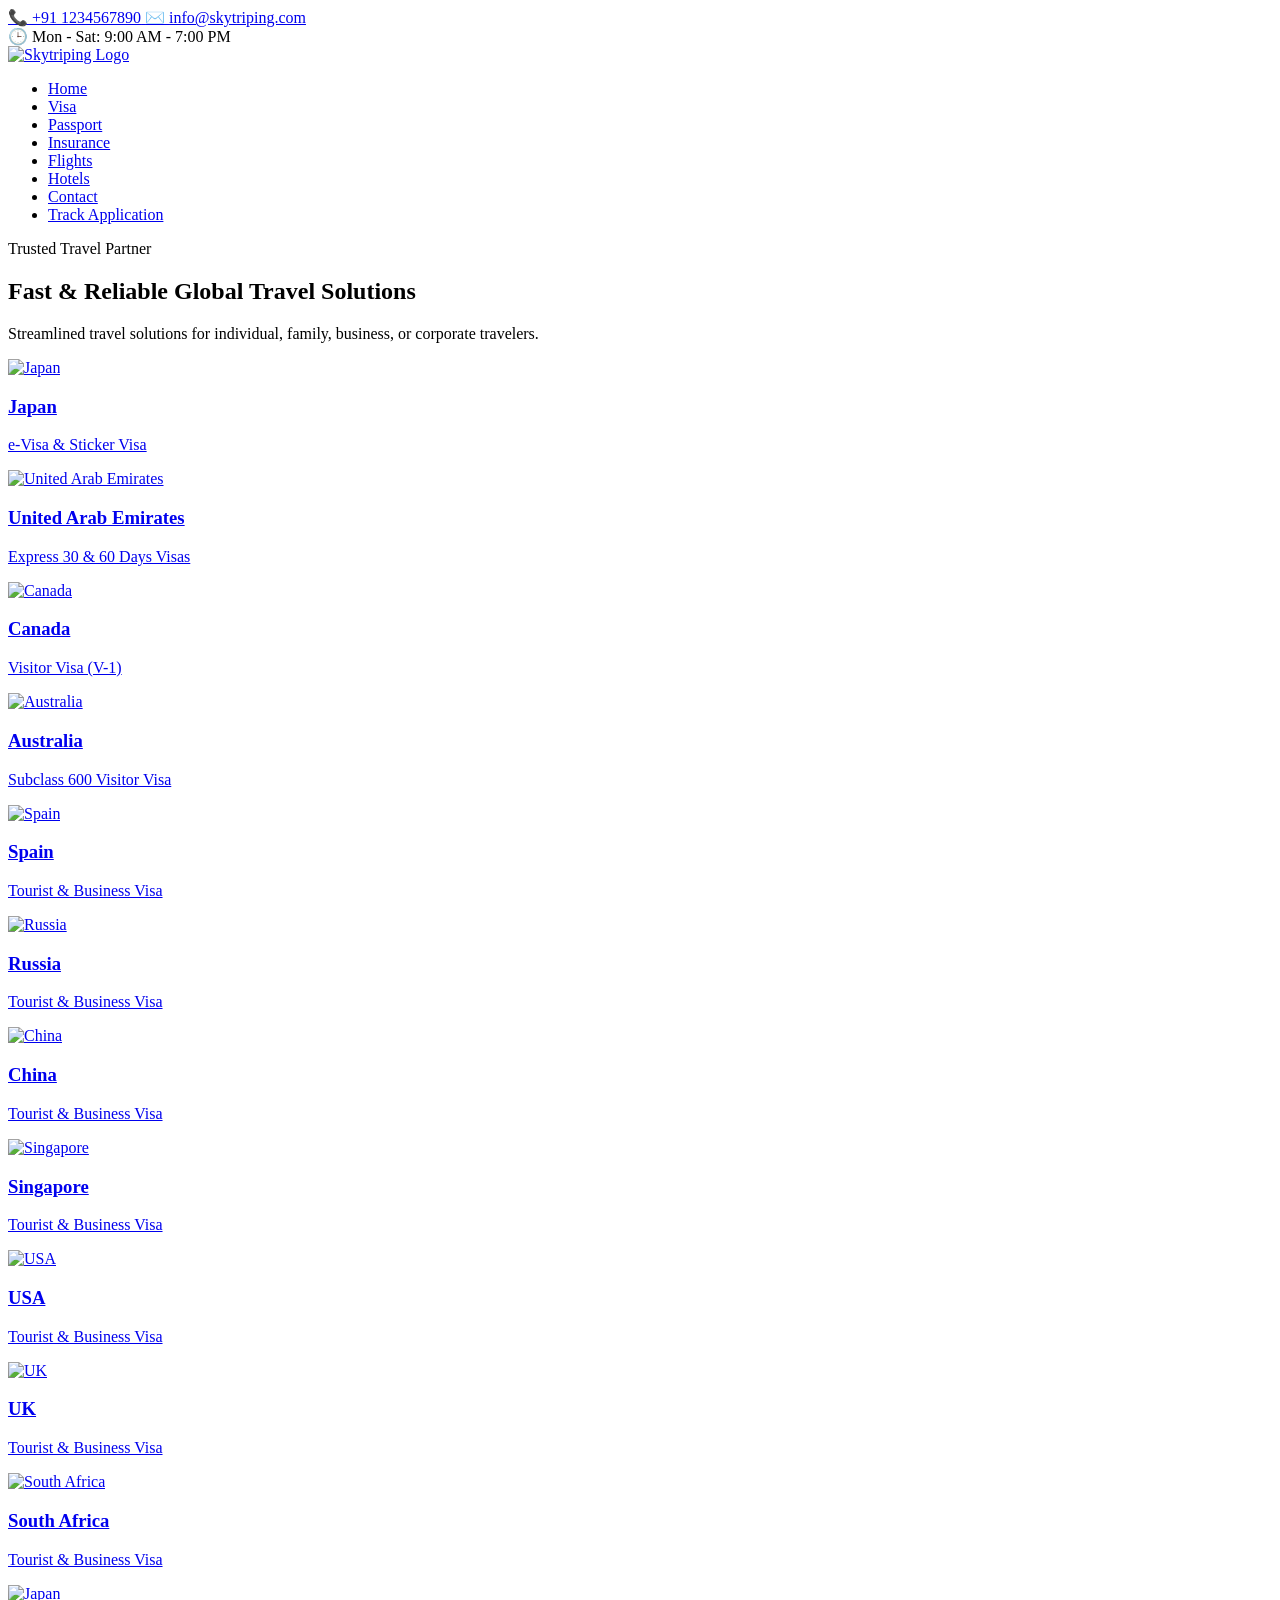
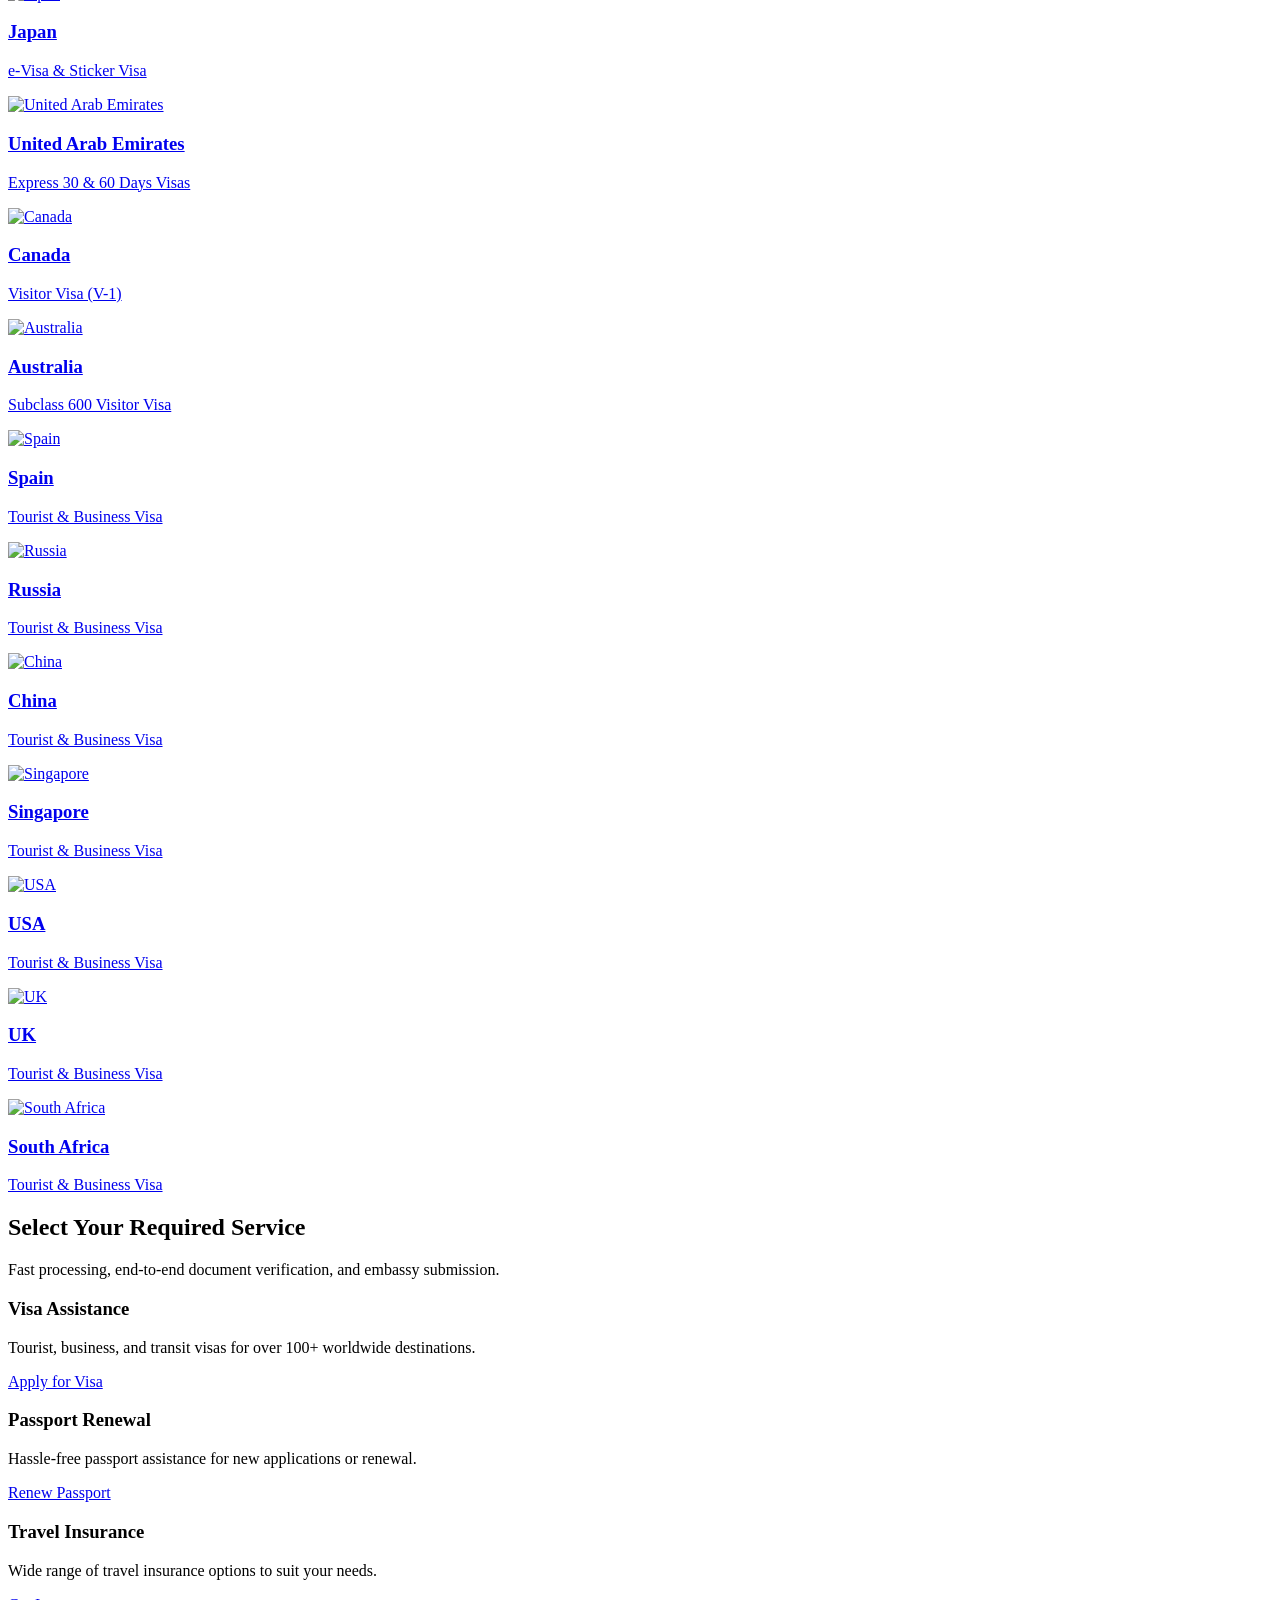
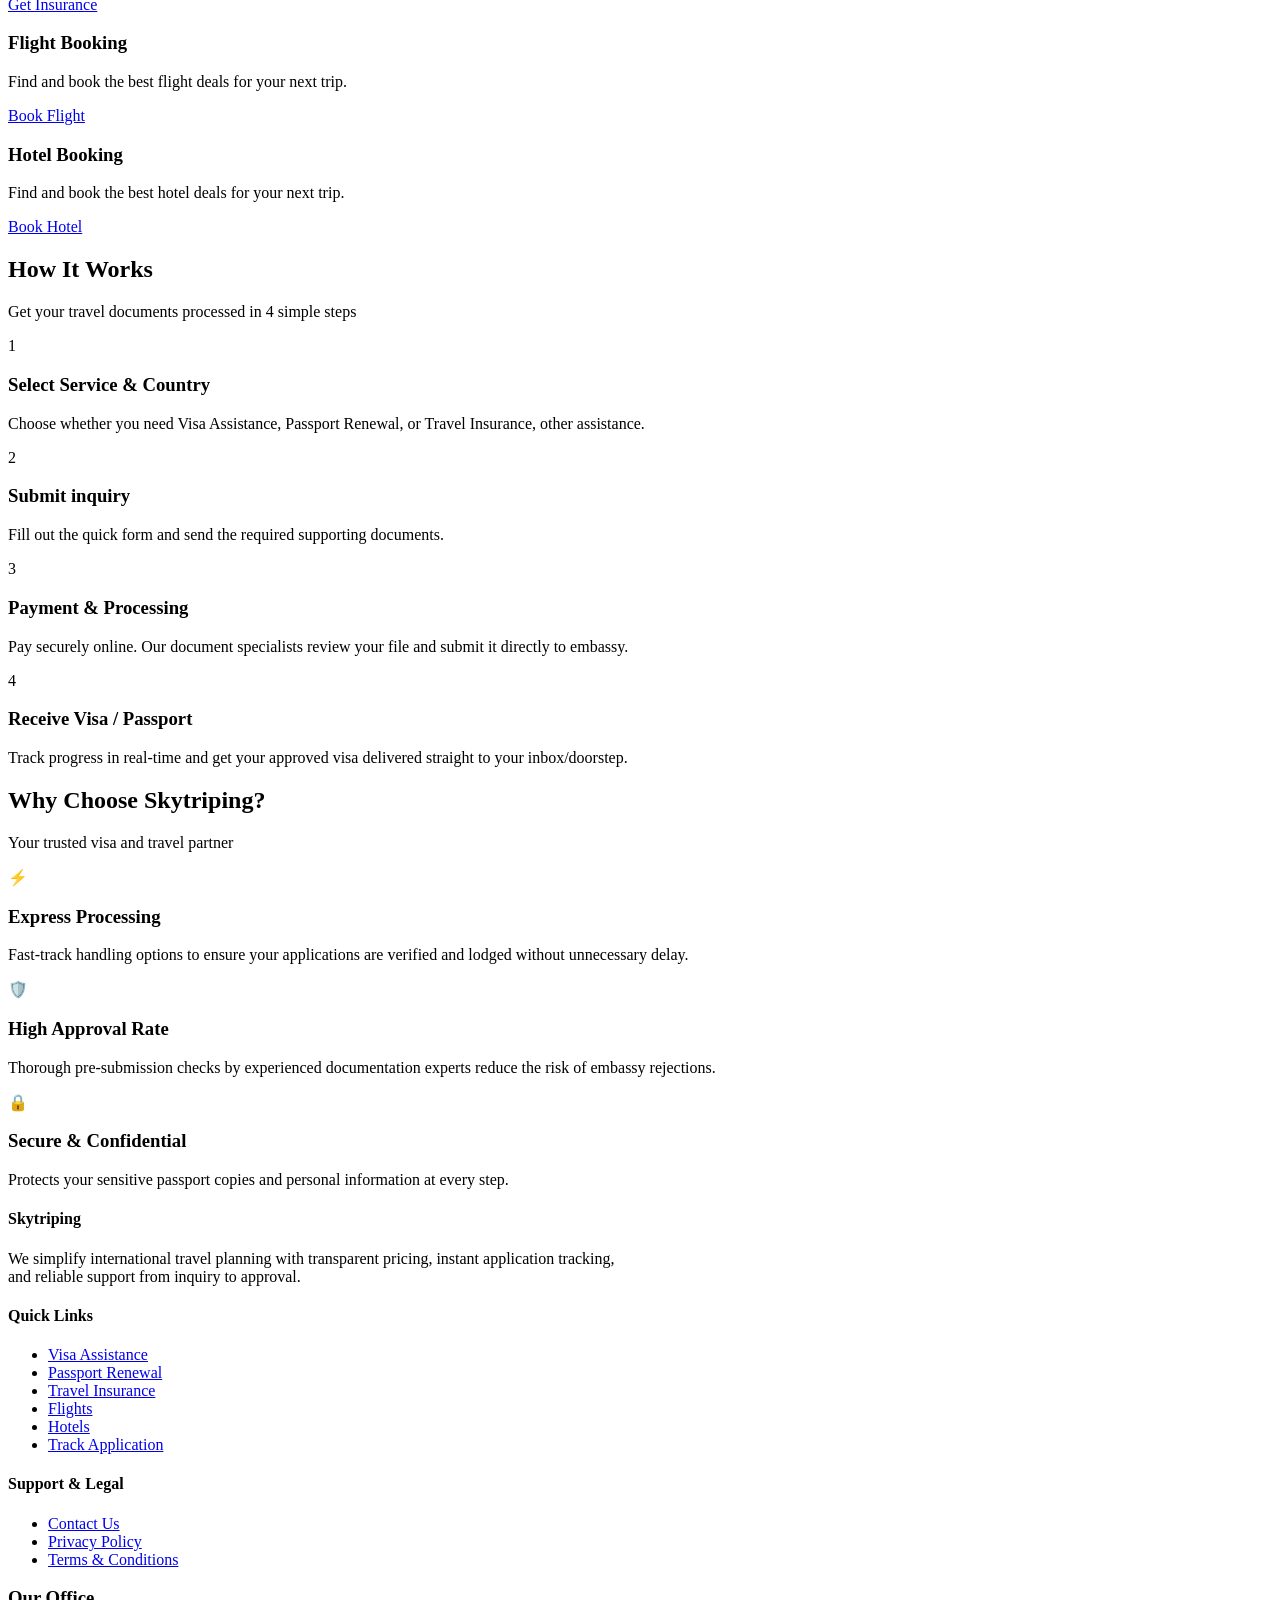
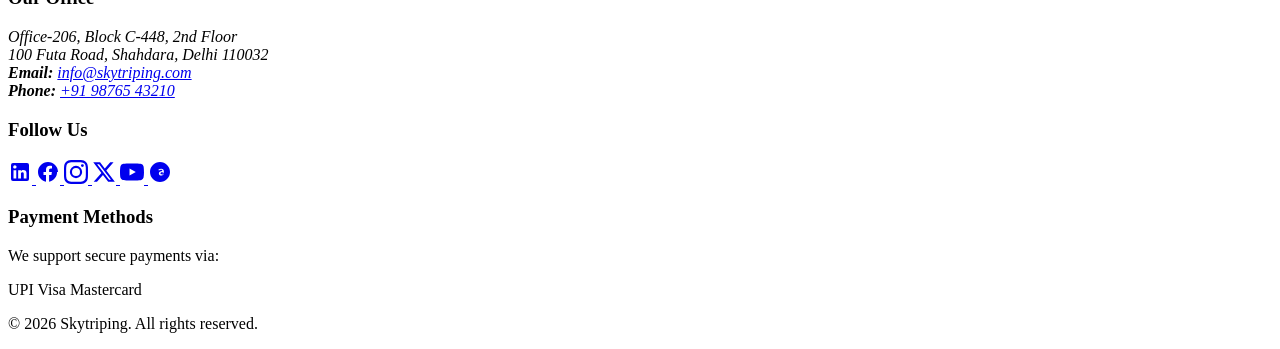
==== index.html @ 6cee2880 "Add files via upload" ====
<!DOCTYPE html>
<html lang="en">
<head>
  <meta charset="UTF-8">
  <meta name="viewport" content="width=device-width, initial-scale=1.0">
  <title>Skytriping - Trusted Travel Partner</title>
  <!-- Main CSS Link -->
  <link rel="stylesheet" href="css/style.css">
</head>
<body>

  <!-- ======================================================================
       GLOBAL HEADER & NAVIGATION BAR
       Change brand logos, links, or action buttons here.
       ====================================================================== -->
    
    <!-- TOP CONTACT LINE -->
    <div class="top-bar">
      <div class="top-bar-container">
        <!-- Left Side: Phone & Email Links -->
        <div class="top-bar-left">
          <a href="tel:+911234567890">
            📞 <span>+91 1234567890</span>
          </a>
          <a href="mailto:info@skytriping.com">
            ✉️ <span>info@skytriping.com</span>
          </a>
        </div>
        <!-- Right Side: Operational Working Hours -->
        <div class="top-bar-right">
          <span>🕒 Mon - Sat: 9:00 AM - 7:00 PM</span>
        </div>
      </div>
    </div>
  
       <header class="site-header">
    <div class="nav-container">
      <a href="index.html" class="brand-logo">
        <img src="./assets/assets/logo.png" alt="Skytriping Logo" class="brand-logo-img">
      </a>
      <nav class="main-nav">
        <ul>
          <li><a href="index.html" class="active">Home</a></li>
          <li><a href="visa.html">Visa</a></li>
          <li><a href="passport.html">Passport</a></li>
          <li><a href="insurance.html">Insurance</a></li>
          <li><a href="flights.html">Flights</a></li>
          <li><a href="hotel.html">Hotels</a></li>
          <li><a href="contact.html">Contact</a></li>
          <!-- NAV ITEM: TRACK APPLICATION -->
          <li><a href="track-application.html" class="btn-nav-action">Track Application</a></li>
        </ul>
      </nav>
    </div>
  </header>

  <!-- ======================================================================
       COMPACT SPLIT HERO BANNER WITH SLIDING DESTINATIONS CAROUSEL
       ====================================================================== -->

   <!-- Hero Section with Title & Infinite Sliding Destination Cards -->
  <section class="hero-section">
    <div class="hero-header-content">
      <span class="hero-badge">Trusted Travel Partner</span>
      <h1>Fast & Reliable Global Travel Solutions</h1>
      <p>Streamlined travel solutions for individual, family, business, or corporate travelers.</p>
    </div>

    <div class="slider-container">
    <div class="slider-track">
    
    <!-- FIRST SET OF 11 CARDS -->
    <a href="visa.html?country=japan" class="destination-card">
      <img src="assets/assets/japan-e-visa-single-entry.jpg" alt="Japan">
      <div class="card-overlay">
        <h3>Japan</h3>
        <p>e-Visa & Sticker Visa</p>
      </div>
    </a>

    <a href="visa.html?country=uae" class="destination-card">
      <img src="assets/assets/uae-30-days-tourist-visa-single-entry.jpg" alt="United Arab Emirates">
      <div class="card-overlay">
        <h3>United Arab Emirates</h3>
        <p>Express 30 & 60 Days Visas</p>
      </div>
    </a>

    <a href="visa.html?country=canada" class="destination-card">
      <img src="assets/assets//canada-temporary-resident-visa.jpg" alt="Canada">
      <div class="card-overlay">
        <h3>Canada</h3>
        <p>Visitor Visa (V-1)</p>
      </div>
    </a>

    <a href="visa.html?country=australia" class="destination-card">
      <img src="assets/assets//australia.jpg" alt="Australia">
      <div class="card-overlay">
        <h3>Australia</h3>
        <p>Subclass 600 Visitor Visa</p>
      </div>
    </a>

    <a href="visa.html?country=spain" class="destination-card">
      <img src="assets/assets/spain-short-stay-tourist-visa.jpg" alt="Spain">
      <div class="card-overlay">
        <h3>Spain</h3>
        <p>Tourist & Business Visa</p>
      </div>
    </a>

    <a href="visa.html?country=russia" class="destination-card">
      <img src="assets/assets/russia-e-visa-single-entry.jpg" alt="Russia">
      <div class="card-overlay">
        <h3>Russia</h3>
        <p>Tourist & Business Visa</p>
      </div>
    </a>

    <a href="visa.html?country=china" class="destination-card">
      <img src="assets/assets//china-single-entry-visa.jpg" alt="China">
      <div class="card-overlay">
        <h3>China</h3>
        <p>Tourist & Business Visa</p>
      </div>
    </a>

    <a href="visa.html?country=singapore" class="destination-card">
      <img src="assets/assets/singapore-e-visa-single-entry.jpg" alt="Singapore">
      <div class="card-overlay">
        <h3>Singapore</h3>
        <p>Tourist & Business Visa</p>
      </div>
    </a>

    <a href="visa.html?country=usa" class="destination-card">
      <img src="assets/assets/usa-b1b2-visitor-visa.jpg" alt="USA">
      <div class="card-overlay">
        <h3>USA</h3>
        <p>Tourist & Business Visa</p>
      </div>
    </a>

    <a href="visa.html?country=uk" class="destination-card">
      <img src="assets/assets/uk-standard-visitor-visa.jpg" alt="UK">
      <div class="card-overlay">
        <h3>UK</h3>
        <p>Tourist & Business Visa</p>
      </div>
    </a>

    <a href="visa.html?country=south-africa" class="destination-card">
      <img src="assets/assets/south-africa-visitor-visa.jpg" alt="South Africa">
      <div class="card-overlay">
        <h3>South Africa</h3>
        <p>Tourist & Business Visa</p>
      </div>
    </a>


    <!-- SECOND DUPLICATE SET (REQUIRED FOR SEAMLESS INFINITE LOOP) -->
    <a href="visa.html?country=japan" class="destination-card">
      <img src="assets/assets/japan-e-visa-single-entry.jpg" alt="Japan">
      <div class="card-overlay">
        <h3>Japan</h3>
        <p>e-Visa & Sticker Visa</p>
      </div>
    </a>

    <a href="visa.html?country=uae" class="destination-card">
      <img src="assets/assets/uae-30-days-tourist-visa-single-entry.jpg" alt="United Arab Emirates">
      <div class="card-overlay">
        <h3>United Arab Emirates</h3>
        <p>Express 30 & 60 Days Visas</p>
      </div>
    </a>

    <a href="visa.html?country=canada" class="destination-card">
      <img src="assets/assets//canada-temporary-resident-visa.jpg" alt="Canada">
      <div class="card-overlay">
        <h3>Canada</h3>
        <p>Visitor Visa (V-1)</p>
      </div>
    </a>

    <a href="visa.html?country=australia" class="destination-card">
      <img src="assets/assets//australia.jpg" alt="Australia">
      <div class="card-overlay">
        <h3>Australia</h3>
        <p>Subclass 600 Visitor Visa</p>
      </div>
    </a>

    <a href="visa.html?country=spain" class="destination-card">
      <img src="assets/assets/spain-short-stay-tourist-visa.jpg" alt="Spain">
      <div class="card-overlay">
        <h3>Spain</h3>
        <p>Tourist & Business Visa</p>
      </div>
    </a>

    <a href="visa.html?country=russia" class="destination-card">
      <img src="assets/assets/russia-e-visa-single-entry.jpg" alt="Russia">
      <div class="card-overlay">
        <h3>Russia</h3>
        <p>Tourist & Business Visa</p>
      </div>
    </a>

    <a href="visa.html?country=china" class="destination-card">
      <img src="assets/assets//china-single-entry-visa.jpg" alt="China">
      <div class="card-overlay">
        <h3>China</h3>
        <p>Tourist & Business Visa</p>
      </div>
    </a>

    <a href="visa.html?country=singapore" class="destination-card">
      <img src="assets/assets/singapore-e-visa-single-entry.jpg" alt="Singapore">
      <div class="card-overlay">
        <h3>Singapore</h3>
        <p>Tourist & Business Visa</p>
      </div>
    </a>

    <a href="visa.html?country=usa" class="destination-card">
      <img src="assets/assets/usa-b1b2-visitor-visa.jpg" alt="USA">
      <div class="card-overlay">
        <h3>USA</h3>
        <p>Tourist & Business Visa</p>
      </div>
    </a>

    <a href="visa.html?country=uk" class="destination-card">
      <img src="assets/assets/uk-standard-visitor-visa.jpg" alt="UK">
      <div class="card-overlay">
        <h3>UK</h3>
        <p>Tourist & Business Visa</p>
      </div>
    </a>

    <a href="visa.html?country=south-africa" class="destination-card">
      <img src="assets/assets/south-africa-visitor-visa.jpg" alt="South Africa">
      <div class="card-overlay">
        <h3>South Africa</h3>
        <p>Tourist & Business Visa</p>
      </div>
    </a>

  </div>
</div>
</section>
</body>
</html>

  <!-- ======================================================================
       MAIN CONTENT CONTAINER
       Contains core service overview cards and portal entries.
       ====================================================================== -->
  <!-- CENTERED SERVICES CONTAINER -->
  <section class="services-section-container">
    <div class="services-header">
      <h2>Select Your Required Service</h2>
      <p>Fast processing, end-to-end document verification, and embassy submission.</p>
    </div>

    <!-- 3-Column Service Cards Grid -->
    <div class="services-grid-3">
      <!-- Card 1: Visa -->
      <div class="service-card">
        <h3>Visa Assistance</h3>
        <p>Tourist, business, and transit visas for over 100+ worldwide destinations.</p>
        <a href="visa.html" class="btn-service">Apply for Visa</a>
      </div>

      <!-- Card 2: Passport -->
      <div class="service-card">
        <h3>Passport Renewal</h3>
        <p>Hassle-free passport assistance for new applications or renewal.</p>
        <a href="passport.html" class="btn-service">Renew Passport</a>
      </div>

      <!-- Card 3: Insurance -->
      <div class="service-card">
        <h3>Travel Insurance</h3>
        <p>Wide range of travel insurance options to suit your needs.</p>
        <a href="insurance.html" class="btn-service">Get Insurance</a>
      </div>

       <!-- Card 4: Flight Booking -->
      <div class="service-card">
        <h3>Flight Booking</h3>
        <p>Find and book the best flight deals for your next trip.</p>
        <a href="flights.html" class="btn-service">Book Flight</a>
      </div>

      <!-- Card 5: Hotel Booking -->
      <div class="service-card">
        <h3>Hotel Booking</h3>
        <p>Find and book the best hotel deals for your next trip.</p>
        <a href="hotel.html" class="btn-service">Book Hotel</a>
      </div>

    </div>
  </section>

  <!-- ======================================================================
       HOW IT WORKS SECTION (STEP-BY-STEP PROCESS)
       ====================================================================== -->
  <section class="info-section-container">
  <div class="info-header">
    <h2>How It Works</h2>
    <p>Get your travel documents processed in 4 simple steps</p>
  </div>

  <div class="steps-grid-4">
    <!-- Step 1 -->
    <div class="step-card">
      <div class="step-number">1</div>
      <h3>Select Service & Country</h3>
      <p>Choose whether you need Visa Assistance, Passport Renewal, or Travel Insurance, other assistance.</p>
    </div>

    <!-- Step 2 -->
    <div class="step-card">
      <div class="step-number">2</div>
      <h3>Submit inquiry</h3>
      <p>Fill out the quick form and send the required supporting documents.</p>
    </div>

    <!-- Step 3 -->
    <div class="step-card">
      <div class="step-number">3</div>
      <h3>Payment & Processing</h3>
      <p>Pay securely online. Our document specialists review your file and submit it directly to embassy.</p>
    </div>

    <!-- Step 4 -->
    <div class="step-card">
      <div class="step-number">4</div>
      <h3>Receive Visa / Passport</h3>
      <p>Track progress in real-time and get your approved visa delivered straight to your inbox/doorstep.</p>
    </div>
  </div>
</section>


  <!-- ======================================================================
       WHY CHOOSE SKYTRIPING SECTION
       ====================================================================== -->
  <section class="info-section-container bg-light">
  <div class="info-header">
    <h2>Why Choose Skytriping?</h2>
    <p>Your trusted visa and travel partner</p>
  </div>

  <div class="features-grid-3">
    <!-- Feature 1 -->
    <div class="feature-card">
      <div class="feature-icon">⚡</div>
      <h3>Express Processing</h3>
      <p>Fast-track handling options to ensure your applications are verified and lodged without unnecessary delay.</p>
    </div>

    <!-- Feature 2 -->
    <div class="feature-card">
      <div class="feature-icon">🛡️</div>
      <h3>High Approval Rate</h3>
      <p>Thorough pre-submission checks by experienced documentation experts reduce the risk of embassy rejections.</p>
    </div>

    <!-- Feature 3 -->
    <div class="feature-card">
      <div class="feature-icon">🔒</div>
      <h3>Secure & Confidential</h3>
      <p>Protects your sensitive passport copies and personal information at every step.</p>
    </div>
  </div>
</section>

  <!-- ======================================================================
       GLOBAL FOOTER
       Change corporate details, phone numbers, and footer links here.
       ====================================================================== -->
  <footer class="site-footer">
    <div class="footer-container">
      <div class="footer-col">
        <h4>Skytriping</h4>
        <p>We simplify international travel planning with transparent pricing, instant application tracking, 
         <br>and reliable support from inquiry to approval.</p>
      </div>
      <div class="footer-col">
        <h4>Quick Links</h4>
        <ul>
          <li><a href="visa.html">Visa Assistance</a></li>
          <li><a href="passport.html">Passport Renewal</a></li>
          <li><a href="insurance.html">Travel Insurance</a></li>
          <li><a href="flights.html">Flights</a></li>
          <li><a href="hotel.html">Hotels</a></li>
          <li><a href="track-application.html">Track Application</a></li>
        </ul>
      </div>
      <div class="footer-col">
        <h4>Support & Legal</h4>
        <ul>
          <li><a href="contact.html">Contact Us</a></li>
          <li><a href="privacy-policy.html">Privacy Policy</a></li>
          <li><a href="terms-and-conditions.html">Terms & Conditions</a></li>
        </ul>
      </div>
    </div>
<footer class="site-footer">
  <div class="footer-container">
    
    <!-- Office Address -->
    <div class="footer-column">
      <h3>Our Office</h3>
      <address class="footer-address">
        Office-206, Block C-448, 2nd Floor <br>
        100 Futa Road, Shahdara, Delhi 110032 <br>
        <strong>Email:</strong> <a href="mailto:info@skytriping.com">info@skytriping.com</a><br>
        <strong>Phone:</strong> <a href="tel:+919876543210">+91 98765 43210</a>
      </address>
    </div>

    <!-- Social Media Links -->
   <div class="footer-column">
  <h3>Follow Us</h3>
  <div class="social-icons">
    <!-- LinkedIn -->
    <a href="https://linkedin.com" target="_blank" rel="noopener" aria-label="LinkedIn" class="social-icon icon-linkedin">
      <svg width="24" height="24" viewBox="0 0 24 24" fill="currentColor">
        <path d="M19 3a2 2 0 0 1 2 2v14a2 2 0 0 1-2 2H5a2 2 0 0 1-2-2V5a2 2 0 0 1 2-2h14m-.5 15.5v-5.3a3.26 3.26 0 0 0-3.26-3.26c-.85 0-1.84.52-2.28 1.3v-1.11h-2.79v8.37h2.79v-4.93c0-.77.62-1.4 1.39-1.4a1.4 1.4 0 0 1 1.4 1.4v4.93h2.75M6.88 8.56a1.68 1.68 0 0 0 1.68-1.68c0-.93-.75-1.69-1.68-1.69a1.69 1.69 0 0 0-1.69 1.69c0 .93.76 1.68 1.69 1.68m1.39 9.94v-8.37H5.5v8.37h2.77z"/>
      </svg>
    </a>

    <!-- Facebook -->
    <a href="https://www.facebook.com/skytripinghub" target="_blank" rel="noopener" aria-label="Facebook" class="social-icon icon-facebook">
      <svg width="24" height="24" viewBox="0 0 24 24" fill="currentColor">
        <path d="M22 12c0-5.52-4.48-10-10-10S2 6.48 2 12c0 4.84 3.44 8.87 8 9.8V15H7.5v-3H10V9.69c0-2.5 1.49-3.89 3.77-3.89 1.09 0 2.23.19 2.23.19v2.47h-1.26c-1.24 0-1.63.77-1.63 1.56V12h2.78l-.45 3H13.1v6.8c4.56-.93 8-4.96 8-9.8z"/>
      </svg>
    </a>

    <!-- Instagram -->
    <a href="https://www.instagram.com/skytripinghub/" target="_blank" rel="noopener" aria-label="Instagram" class="social-icon icon-instagram">
      <svg width="24" height="24" viewBox="0 0 24 24" fill="currentColor">
        <path d="M12 2.163c3.204 0 3.584.012 4.85.07 3.252.148 4.771 1.691 4.919 4.919.058 1.265.069 1.645.069 4.849 0 3.205-.012 3.584-.069 4.849-.149 3.225-1.664 4.771-4.919 4.919-1.266.058-1.644.07-4.85.07-3.204 0-3.584-.012-4.849-.07-3.26-.149-4.771-1.699-4.919-4.92-.058-1.265-.07-1.644-.07-4.849 0-3.204.013-3.583.07-4.849.149-3.227 1.664-4.771 4.919-4.919 1.266-.057 1.645-.069 4.849-.069zM12 0C8.741 0 8.333.014 7.053.072 2.695.272.273 2.69.073 7.052.014 8.333 0 8.741 0 12c0 3.259.014 3.668.072 4.948.2 4.358 2.618 6.78 6.98 6.98 1.281.058 1.689.072 4.948.072 3.259 0 3.668-.014 4.948-.072 4.354-.2 6.782-2.618 6.979-6.98.059-1.28.073-1.689.073-4.948 0-3.259-.014-3.667-.072-4.947-.196-4.354-2.617-6.78-6.979-6.98C15.668.014 15.259 0 12 0zm0 5.838a6.162 6.162 0 100 12.324 6.162 6.162 0 000-12.324zM12 16a4 4 0 110-8 4 4 0 010 8zm6.406-11.845a1.44 1.44 0 100 2.881 1.44 1.44 0 000-2.881z"/>
      </svg>
    </a>

    <!-- X (Twitter) -->
    <a href="https://x.com/skytripinghub" target="_blank" rel="noopener" aria-label="X" class="social-icon icon-x">
      <svg width="24" height="24" viewBox="0 0 24 24" fill="currentColor">
        <path d="M18.244 2.25h3.308l-7.227 8.26 8.502 11.24H16.17l-5.214-6.817L4.99 21.75H1.68l7.73-8.835L1.254 2.25H8.08l4.713 6.231zm-1.161 17.52h1.833L7.084 4.126H5.117z"/>
      </svg>
    </a>

    <!-- YouTube -->
    <a href="https://www.youtube.com/@skytripinghub" target="_blank" rel="noopener" aria-label="YouTube" class="social-icon icon-youtube">
      <svg width="24" height="24" viewBox="0 0 24 24" fill="currentColor">
        <path d="M23.498 6.186a3.016 3.016 0 00-2.122-2.136C19.505 3.545 12 3.545 12 3.545s-7.505 0-9.377.505A3.017 3.017 0 00.502 6.186C0 8.07 0 12 0 12s0 3.93.502 5.814a3.016 3.016 0 002.122 2.136c1.871.505 9.376.505 9.376.505s7.505 0 9.377-.505a3.015 3.015 0 002.122-2.136C24 15.93 24 12 24 12s0-3.93-.502-5.814zM9.545 15.568V8.432L15.818 12l-6.273 3.568z"/>
      </svg>
    </a>

    <!-- Threads -->
    <a href="https://www.threads.com/@skytripinghub" target="_blank" rel="noopener" aria-label="Threads" class="social-icon icon-threads">
      <svg width="24" height="24" viewBox="0 0 24 24" fill="currentColor">
        <path d="M12 2C6.477 2 2 6.477 2 12s4.477 10 10 10 10-4.477 10-10S17.523 2 12 2zm3.84 10.38c-.08 1.84-1.15 3.24-2.84 3.24-1.25 0-2.13-.88-2.13-2.12 0-1.63 1.34-2.48 3.32-2.48h.08v-.21c0-.62-.43-1.02-1.27-1.02-.73 0-1.42.27-2.02.73l-.7-.84c.82-.67 1.84-1.05 2.92-1.05 1.62 0 2.62.88 2.62 2.37v3.38h-1.48v-1.15zm-1.57-.22c-1.11 0-1.81.42-1.81 1.25 0 .55.37.93.98.93.81 0 1.38-.61 1.38-1.55v-.63h-.55z"/>
      </svg>
    </a>
  </div>
</div>

    <!-- Payment Gateways -->
    <div class="footer-column">
      <h3>Payment Methods</h3>
      <p class="payment-text">We support secure payments via:</p>
      <div class="payment-icons">
        <span class="payment-badge">UPI</span>
        <span class="payment-badge">Visa</span>
        <span class="payment-badge">Mastercard</span>
      </div>
    </div>

  </div>
</footer>

    <div class="footer-bottom">
      <p>&copy; 2026 Skytriping. All rights reserved.</p>
    </div>
  </footer>
<script src="script.js"></script>

<!-- Add ?v=1.1 to force the browser to read the new JS file -->
<script src="script.js?v=1.1"></script>
</body>
</html>
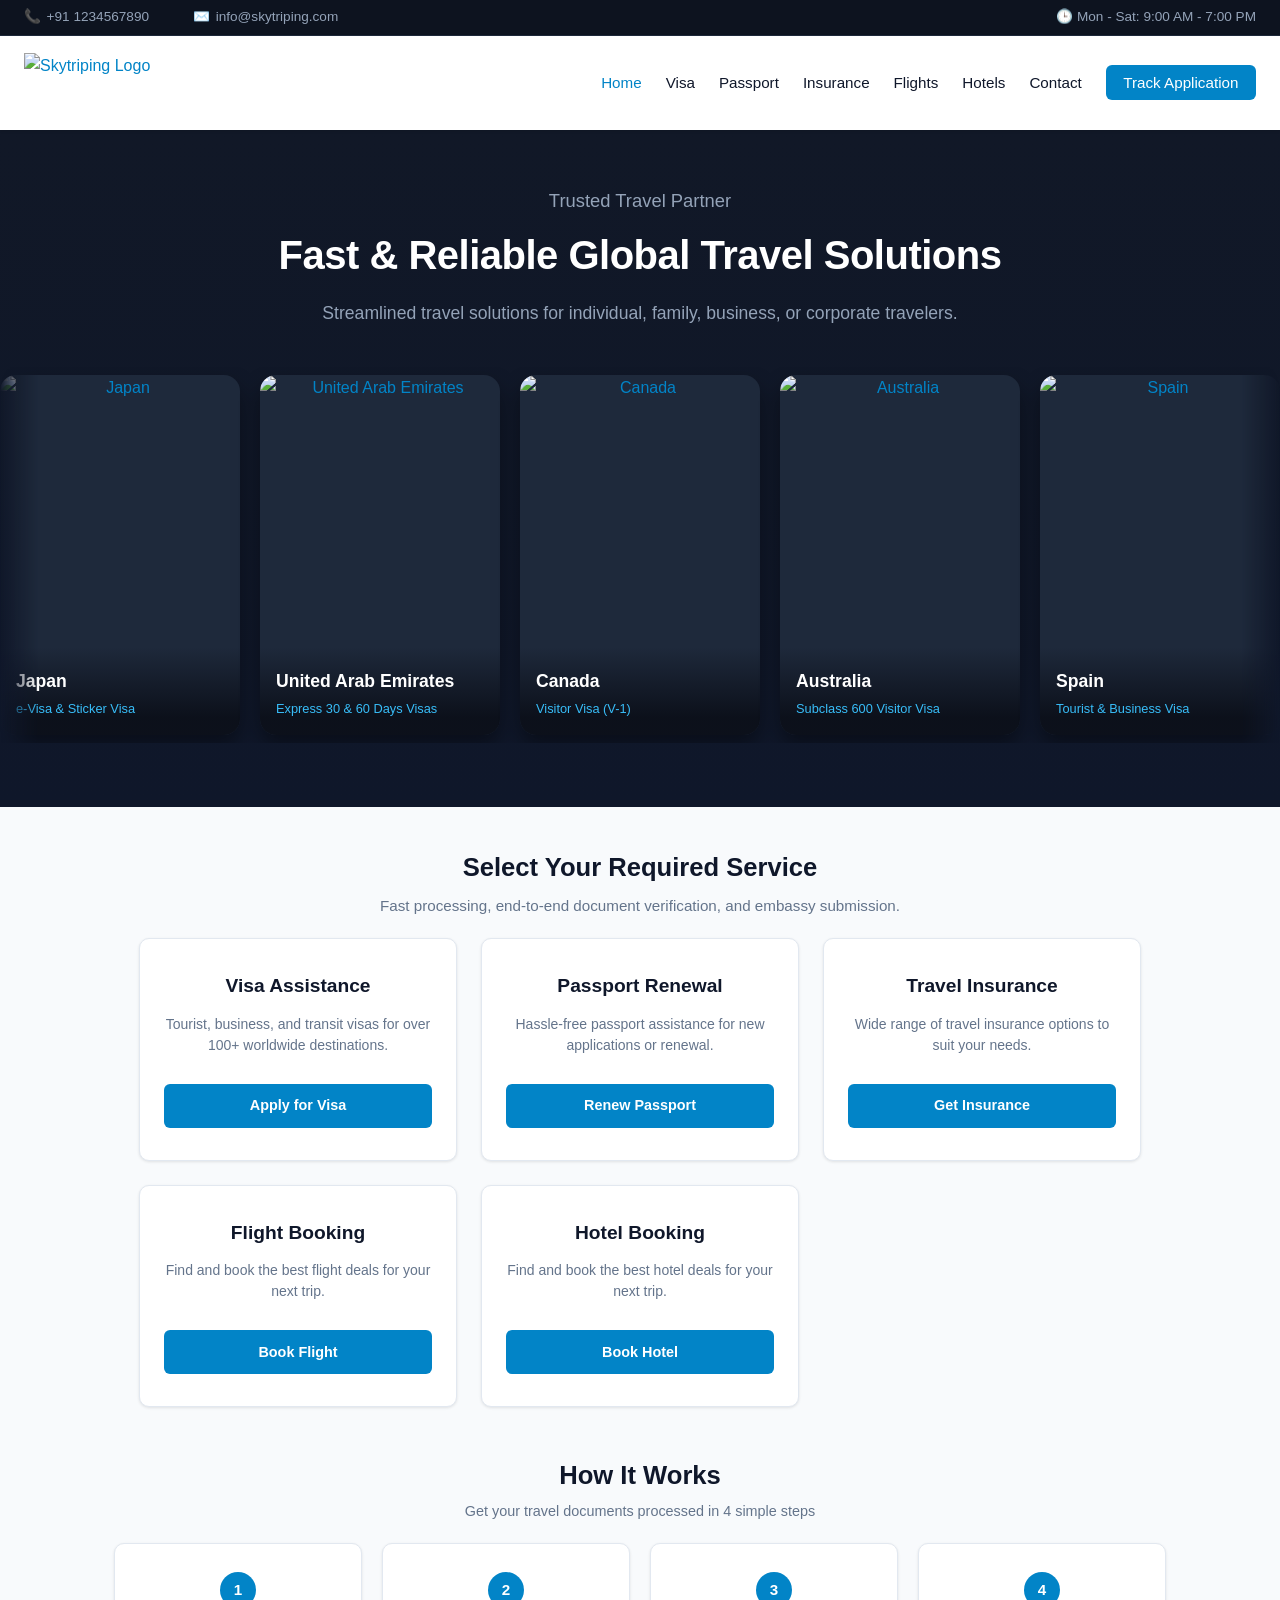
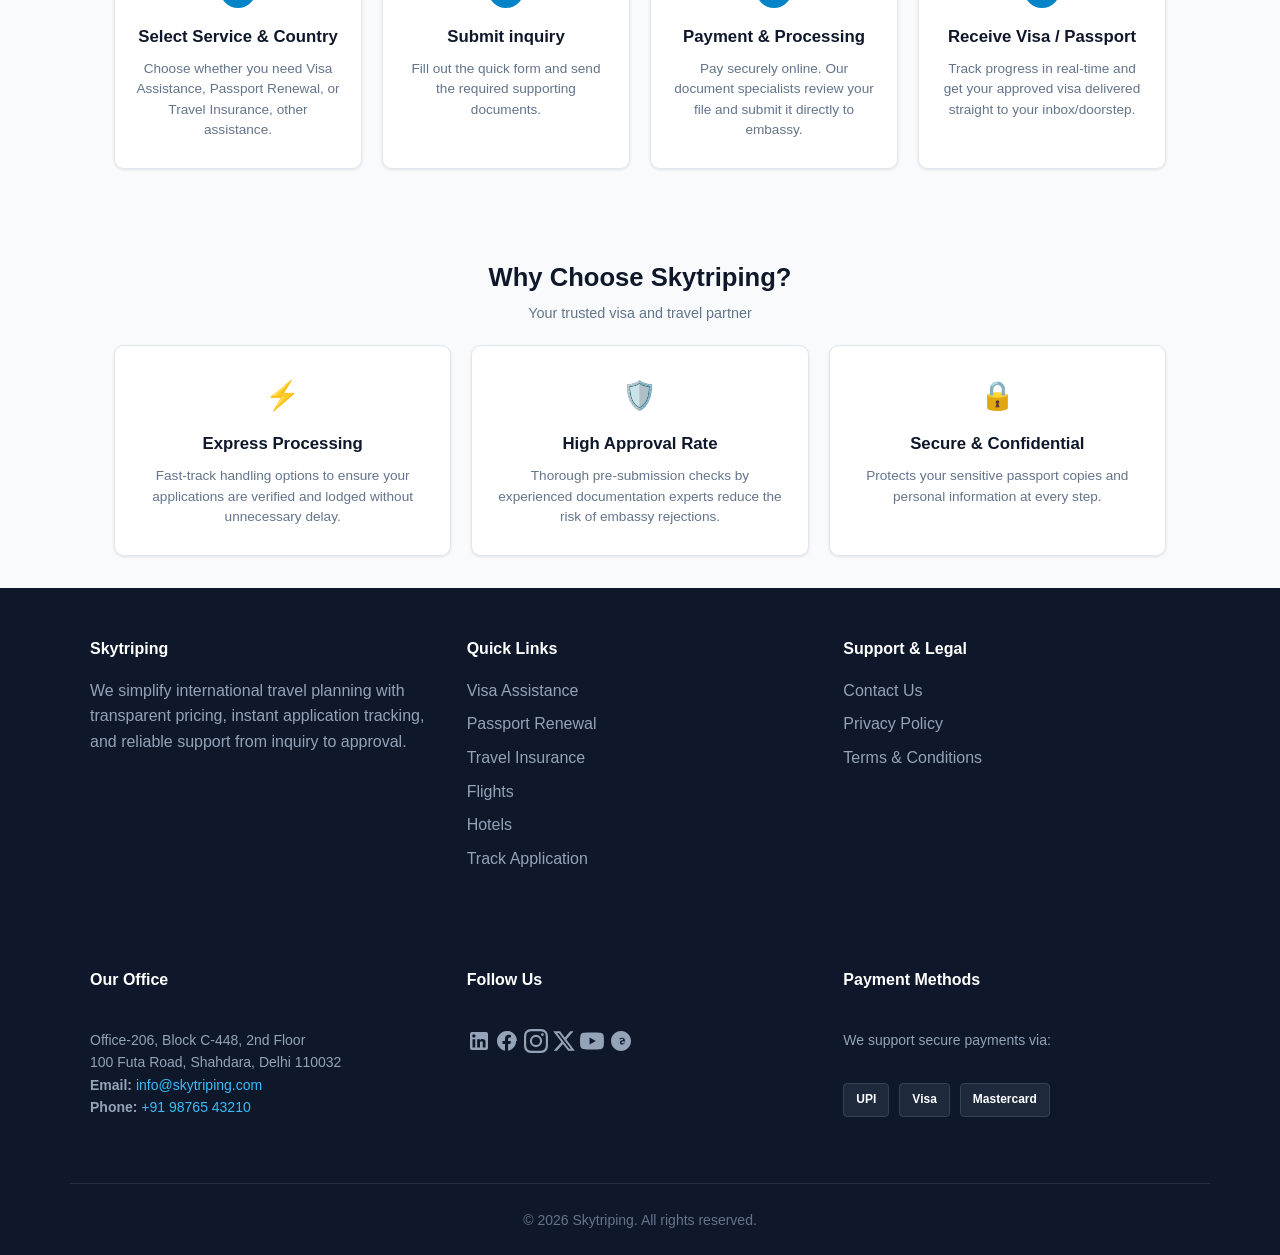
==== commit b5068e15: "Update stylesheet link in index.html" ====
--- a/index.html
+++ b/index.html
@@ -5,7 +5,7 @@
   <meta name="viewport" content="width=device-width, initial-scale=1.0">
   <title>Skytriping - Trusted Travel Partner</title>
   <!-- Main CSS Link -->
-  <link rel="stylesheet" href="css/style.css">
+  <link rel="stylesheet" href="style.css">
 </head>
 <body>
 
@@ -495,4 +495,4 @@
 <!-- Add ?v=1.1 to force the browser to read the new JS file -->
 <script src="script.js?v=1.1"></script>
 </body>
-</html>+</html>
--- a/style.css
+++ b/style.css
@@ -0,0 +1,2095 @@
+/* ==========================================================================
+   SKYTRIPING MASTER STYLESHEET
+   Project: Skytriping - Visa, Passport, Insurance & B2B/B2C Travel Services
+   Table of Contents:
+   1. Design Variables & Root Constants
+   2. Reset & Base Typography
+   3. Header & Main Navigation Bar
+   4. Hero Sections & Call to Action Cards
+   5. Form Inputs, Selects & Wizard Controls
+   6. Data Tables & Status Cards
+   7. Information Layouts & Content Containers
+   8. Footer Layout & Links
+   9. Responsive Breakpoints & Utilities
+   ========================================================================== */
+
+/* --------------------------------------------------------------------------
+   1. DESIGN VARIABLES & ROOT CONSTANTS
+   Change brand colors, font families, and global spacing values here.
+   -------------------------------------------------------------------------- */
+:root {
+  --primary-blue: #0284c7;        /* Main brand color for buttons & active states */
+  --primary-hover: #0369a1;       /* Darker shade for hover interaction */
+  --accent-gold: #f59e0b;         /* Accent color for badges and highlights */
+  --dark-navy: #0f172a;           /* Dark text and header/footer backgrounds */
+  --light-bg: #f8fafc;            /* Body background color */
+  --card-bg: #ffffff;             /* Background for form cards and modules */
+  --border-color: #e2e8f0;        /* Subtle divider borders */
+  --text-muted: #64748b;          /* Secondary descriptive body text */
+  --success-green: #10b981;       /* Success notifications & positive tags */
+  --radius-sm: 6px;
+  --radius-md: 10px;
+  --shadow-sm: 0 1px 3px rgba(0,0,0,0.1);
+  --shadow-md: 0 4px 12px rgba(0,0,0,0.08);
+}
+
+/* --------------------------------------------------------------------------
+   2. RESET & BASE TYPOGRAPHY
+   -------------------------------------------------------------------------- */
+* {
+  margin: 0;
+  padding: 0;
+  box-sizing: border-box;
+  font-family: 'Segoe UI', -apple-system, BlinkMacSystemFont, Roboto, sans-serif;
+}
+
+body {
+  background-color: var(--light-bg);
+  color: var(--dark-navy);
+  line-height: 1.6;
+  display: flex;
+  flex-direction: column;
+  min-height: 100vh;
+}
+
+a {
+  color: var(--primary-blue);
+  text-decoration: none;
+}
+
+a:hover {
+  text-decoration: underline;
+}
+
+/* --------------------------------------------------------------------------
+   3. HEADER & MAIN NAVIGATION BAR
+   Modifying the top bar layout, logo size, and primary menu items.
+   -------------------------------------------------------------------------- */
+
+/* Wrap both top bar & navigation in sticky container */
+.site-header {
+  position: sticky;
+  top: 0;
+  z-index: 1000;
+  box-shadow: var(--shadow-sm);
+  background-color: var(--card-bg);
+}
+
+/* --- TOP CONTACT BAR --- */
+.top-bar {
+  background-color: #0f172a;        /* Dark navy top line background */
+  color: #cbd5e1;
+  font-size: 0.85rem;
+  padding: 0.4rem 0;
+  border-bottom: 1px solid #1e293b;
+}
+
+.top-bar-container {
+  max-width: 1200px;
+  margin: 0 auto;
+  padding: 0 1.5rem;
+  display: flex;
+  justify-content: space-between;
+  align-items: center;
+}
+
+.top-bar-left, .top-bar-right {
+  display: flex;
+  align-items: center;
+  gap: 1.5rem;
+}
+
+.top-bar a {
+  color: #e2e8f0;
+  text-decoration: none;
+  display: inline-flex;
+  align-items: center;
+  gap: 0.35rem;
+  transition: color 0.2s;
+}
+
+.top-bar a:hover {
+  color: var(--primary-blue);
+  text-decoration: none;
+}
+
+/* --- MAIN NAVIGATION BAR --- */
+.nav-container {
+  max-width: 1200px;
+  margin: 0 auto;
+  padding: 0.75rem 1.5rem;
+  display: flex;
+  justify-content: space-between;
+  align-items: center;
+}
+
+.brand-logo {
+  display: inline-flex;
+  align-items: center;
+  justify-content: center;
+  height: 70px;
+  text-decoration: none !important;
+  outline: none;
+}
+
+.brand-logo-img {
+  height: 100%;
+  max-height: 80px;
+  width: auto;
+  display: block;
+  object-fit: contain;
+}
+
+.main-nav ul {
+  display: flex;
+  list-style: none;
+  gap: 1.5rem;
+  align-items: center;
+  margin: 0;
+  padding: 0;
+}
+
+/* Mobile responsive handling for top contact bar */
+@media (max-width: 600px) {
+  .top-bar-container {
+    flex-direction: column;
+    gap: 0.25rem;
+    text-align: center;
+  }
+}
+.main-nav a {
+  color: var(--dark-navy);
+  font-weight: 500;
+}
+
+.main-nav a.active, .main-nav a:hover {
+  color: var(--primary-blue);
+  text-decoration: none;
+}
+
+.btn-nav-action {
+  background-color: var(--primary-blue);
+  color: #fff !important;
+  padding: 0.5rem 1rem;
+  border-radius: var(--radius-sm);
+  transition: background-color 0.2s;
+}
+
+.btn-nav-action:hover {
+  background-color: var(--primary-hover);
+}
+
+/* ==========================================================================
+   4. HERO BANNER WITH TRAVEL DESTINATION BACKGROUND & CARDS SLIDING CAROUSEL
+   ========================================================================== */
+
+/* ==========================================================================
+   TOP CONTACT BAR & HEADER NAV
+   ========================================================================== */
+.top-bar {
+  background-color: #0d131f;
+  color: #94a3b8;
+  font-size: 0.85rem;
+  padding: 0.4rem 0;
+  border-bottom: 1px solid #1e293b;
+}
+
+.top-bar-container {
+  max-width: 1320px;
+  margin: 0 auto;
+  padding: 0 1.5rem;
+  display: flex;
+  justify-content: space-between;
+  align-items: center;
+}
+
+.top-bar a {
+  color: #94a3b8;
+  text-decoration: none;
+  margin-right: 1.25rem;
+}
+
+.top-bar a:hover {
+  color: #38bdf8;
+}
+
+.site-header {
+  background-color: #ffffff;
+  position: sticky;
+  top: 0;
+  z-index: 1000;
+  box-shadow: 0 1px 3px rgba(0, 0, 0, 0.1);
+}
+
+.nav-container {
+  max-width: 1320px;
+  margin: 0 auto;
+  padding: 0.75rem 1.5rem;
+  display: flex;
+  justify-content: space-between;
+  align-items: center;
+}
+
+.brand-logo-img {
+  height: 60px;
+  width: auto;
+}
+
+.main-nav ul {
+  display: flex;
+  list-style: none;
+  gap: 1.5rem;
+  align-items: center;
+}
+
+.main-nav a {
+  color: #0f172a;
+  font-weight: 500;
+  text-decoration: none;
+  font-size: 0.95rem;
+}
+
+.main-nav a.active,
+.main-nav a:hover {
+  color: #0284c7;
+}
+
+.btn-nav-action {
+  background-color: #0284c7;
+  color: #ffffff !important;
+  padding: 0.55rem 1.1rem;
+  border-radius: 6px;
+  font-weight: 600;
+}
+
+.btn-nav-action:hover {
+  background-color: #0369a1;
+}
+
+/* ==========================================================================
+   HERO SECTION & SLIDING DESTINATION CAROUSEL
+   ========================================================================== */
+.hero-section {
+  background: linear-gradient(180deg, #111827 0%, #0f172a 100%);
+  color: #ffffff;
+  padding: 3.5rem 0 4rem 0;
+  text-align: center;
+  overflow: hidden;
+}
+
+.hero-header-content {
+  max-width: 1200px; /* Increased width to prevent early wrapping */
+  margin: 0 auto 2.5rem auto;
+  padding: 0 1.5rem;
+  width: 100%;
+}
+
+.hero-badge {
+  display: inline-block;
+  color: #94a3b8;
+  font-size: 1.15rem;
+  font-weight: 500;
+  margin-bottom: 0.5rem;
+}
+
+.hero-header-content h1 {
+  font-size: 2.5rem; /* Scaled down slightly so it fits across all standard screen widths */
+  font-weight: 800;
+  letter-spacing: -0.5px;
+  margin-bottom: 0.75rem;
+  color: #ffffff;
+  white-space: nowrap; /* Forces text to stay strictly on one line */
+}
+
+.hero-header-content p {
+  color: #94a3b8;
+  font-size: 1.1rem;
+}
+
+/* Outer Wrapper for Continuous Masking */
+.slider-container {
+  width: 100%;
+  overflow: hidden;
+  position: relative;
+  mask-image: linear-gradient(to right, transparent, black 3%, black 97%, transparent);
+  -webkit-mask-image: linear-gradient(to right, transparent, black 3%, black 97%, transparent);
+}
+
+/* Sliding Track & Animation */
+.slider-track {
+  display: flex;
+  gap: 1.25rem;
+  width: max-content;
+  animation: slideScroll 25s linear infinite;
+  padding: 0.5rem 0;
+}
+
+/* Pause animation on card hover */
+.slider-container:hover .slider-track {
+  animation-play-state: paused;
+}
+
+/* Individual Destination Card Styling */
+.destination-card {
+  flex: 0 0 250px;
+  width: 250px;
+  height: 380px;
+  position: relative;
+  border-radius: 16px;
+  overflow: hidden;
+  text-decoration: none;
+  box-shadow: 0 10px 20px rgba(0, 0, 0, 0.35);
+  transition: transform 0.3s ease, box-shadow 0.3s ease;
+}
+
+.destination-card:hover {
+  transform: translateY(-6px);
+  box-shadow: 0 15px 30px rgba(0, 0, 0, 0.5);
+}
+
+.destination-card img {
+  width: 100%;
+  height: 100%;
+  object-fit: cover;
+  display: block;
+}
+
+/* Gradient Overlay & Content at Bottom */
+.card-overlay {
+  position: absolute;
+  bottom: 0;
+  left: 0;
+  right: 0;
+  padding: 1.5rem 1.15rem 1.15rem 1.15rem;
+  background: linear-gradient(to top, rgba(11, 15, 25, 0.95) 20%, rgba(11, 15, 25, 0) 100%);
+  text-align: left;
+}
+
+.card-overlay h3 {
+  font-size: 1.15rem;
+  font-weight: 700;
+  color: #ffffff;
+  margin-bottom: 0.25rem;
+}
+
+.card-overlay p {
+  font-size: 0.85rem;
+  color: #38bdf8;
+  font-weight: 500;
+  margin: 0;
+}
+
+/* Infinite Horizontal Scroll Keyframe */
+@keyframes slideScroll {
+  0% {
+    transform: translateX(0);
+  }
+  100% {
+    transform: translateX(calc(-50% - 0.625rem));
+  }
+}
+
+/* Ensure smooth responsiveness on mobile screens */
+@media (max-width: 992px) {
+  .hero-header-content h1 {
+    font-size: 2rem;
+    white-space: normal; /* Allows natural wrapping on small tablet/mobile screens */
+  }
+}
+
+@media (max-width: 576px) {
+  .hero-header-content h1 {
+    font-size: 1.5rem;
+  }
+}
+  
+  .destination-card {
+    flex: 0 0 200px;
+    width: 200px;
+    height: 320px;
+  }
+
+/* ==========================================================================
+   SERVICE SELECTION CARDS SECTION
+   ========================================================================== */
+
+/* Outer Container for Service Cards */
+.services-section-container {
+  max-width: 1050px;           /* Slightly wider for 3 distinct cards */
+  margin: 2.5rem auto 1.5rem auto; /* Reduced bottom margin */
+  padding: 0 1.5rem;
+  text-align: center;
+}
+
+.services-header {
+  margin-bottom: 1.25rem; /* Reduced space below title */
+}
+
+.services-header h2 {
+  font-size: 1.6rem;
+  font-weight: 700;
+  color: var(--dark-navy);
+  margin-bottom: 0.35rem;
+}
+
+.services-header p {
+  color: #64748b;
+  font-size: 0.95rem;
+  margin: 0;
+}
+
+/* 3-Column Responsive Grid */
+.services-grid-3 {
+  display: grid;
+  grid-template-columns: repeat(3, 1fr);
+  gap: 1.5rem;
+  align-items: stretch;
+}
+
+/* Individual Card Styling */
+.service-card {
+  background-color: #ffffff;
+  border: 1px solid var(--border-color);
+  border-radius: var(--radius-md);
+  padding: 2rem 1.5rem;
+  box-shadow: var(--shadow-sm);
+  display: flex;
+  flex-direction: column;
+  justify-content: space-between;
+  text-align: center;
+  transition: transform 0.2s, box-shadow 0.2s;
+}
+
+.service-card:hover {
+  transform: translateY(-2px);
+  box-shadow: var(--shadow-md);
+}
+
+.service-card h3 {
+  font-size: 1.2rem;
+  font-weight: 700;
+  color: var(--dark-navy);
+  margin-bottom: 0.75rem;
+}
+
+.service-card p {
+  font-size: 0.875rem;
+  color: #64748b;
+  line-height: 1.5;
+  margin-bottom: 1.75rem;
+  flex-grow: 1; /* Pushes button to bottom for equal card alignment */
+}
+
+/* Service Button Style */
+.btn-service {
+  display: block;
+  width: 100%;
+  padding: 0.65rem 1rem;
+  background-color: var(--primary-blue);
+  color: #ffffff;
+  font-weight: 600;
+  font-size: 0.9rem;
+  text-decoration: none;
+  border-radius: var(--radius-sm);
+  transition: background-color 0.2s;
+}
+
+.btn-service:hover {
+  background-color: #0284c7;
+}
+
+/* Responsive adjustments for Tablets & Mobile */
+@media (max-width: 850px) {
+  .services-grid-3 {
+    grid-template-columns: 1fr;
+    gap: 1rem;
+  }
+
+  .service-card {
+    padding: 1.5rem;
+  }
+}
+
+/* Container Box with Soft Side Edges */
+.slider-container {
+  width: 100%;
+  overflow: hidden;
+  position: relative;
+  mask-image: linear-gradient(to right, transparent, black 3%, black 97%, transparent);
+  -webkit-mask-image: linear-gradient(to right, transparent, black 3%, black 97%, transparent);
+}
+
+/* Sliding Track */
+.slider-track {
+  display: flex;
+  gap: 1.25rem;
+  width: max-content;
+  animation: slideContinuous 35s linear infinite; /* Adjusted duration for smooth scrolling */
+}
+
+/* Pause Scrolling on Hover */
+.slider-container:hover .slider-track {
+  animation-play-state: paused;
+}
+
+/* Card Styling */
+.destination-card {
+  flex: 0 0 240px;
+  width: 240px;
+  height: 360px;
+  position: relative;
+  border-radius: 16px;
+  overflow: hidden;
+  text-decoration: none;
+  background-color: #1e293b;
+  box-shadow: 0 10px 20px rgba(0, 0, 0, 0.4);
+  transition: transform 0.3s ease;
+}
+
+.destination-card:hover {
+  transform: translateY(-6px);
+}
+
+.destination-card img {
+  width: 100%;
+  height: 100%;
+  object-fit: cover;
+  display: block;
+}
+
+.card-overlay {
+  position: absolute;
+  bottom: 0;
+  left: 0;
+  right: 0;
+  padding: 1.25rem 1rem 1rem 1rem;
+  background: linear-gradient(to top, rgba(11, 15, 25, 0.95) 20%, rgba(11, 15, 25, 0) 100%);
+  text-align: left;
+}
+
+.card-overlay h3 {
+  font-size: 1.1rem;
+  font-weight: 700;
+  color: #ffffff;
+  margin-bottom: 0.2rem;
+}
+
+.card-overlay p {
+  font-size: 0.8rem;
+  color: #38bdf8;
+  margin: 0;
+}
+
+/* Infinite Horizontal Scroll Keyframe */
+@keyframes slideContinuous {
+  0% {
+    transform: translateX(0);
+  }
+  100% {
+    transform: translateX(calc(-50% - 0.625rem)); /* Slides exactly half way (1 full set) */
+  }
+}
+/* ==========================================================================
+   HOW IT WORKS & WHY CHOOSE SKYTRIPPING SECTIONS
+   ========================================================================== */
+
+/* Outer Section Layout Container */
+.info-section-container {
+  max-width: 1100px;         /* Prevents cards from squishing vertically */
+  margin: 1.5rem auto;   /* Reduced vertical gap between main sections */
+  padding: 0 1.5rem;
+  text-align: center;
+}
+
+.bg-light {
+  background-color: #f8fafc;
+  padding-top: 2rem;      /* Reduced from 3.5rem */
+  padding-bottom: 2rem;   /* Reduced from 3.5rem */
+  margin-top: 2rem;
+  margin-bottom: 0;       /* Removes giant gap before footer */
+  border-radius: var(--radius-md);
+}
+
+/* Header Text Styling */
+.info-header {
+  margin-bottom: 1.25rem; /* Compact gap between header text and grid cards */
+}
+
+.info-header h2 {
+  font-size: 1.6rem;
+  font-weight: 700;
+  color: var(--dark-navy);
+  margin-bottom: 0.25rem; /* Compact distance between heading and subtext */
+  white-space: normal;       /* Prevents line-by-line single word wrapping */
+}
+
+.info-header p {
+  color: #64748b;
+  font-size: 0.9rem;
+  margin: 0 auto;
+}
+
+/* 4-Column Grid for How It Works */
+.steps-grid-4 {
+  display: grid;
+  grid-template-columns: repeat(4, 1fr);
+  gap: 1.25rem;
+}
+
+/* 3-Column Grid for Why Choose Us */
+.features-grid-3 {
+  display: grid;
+  grid-template-columns: repeat(3, 1fr);
+  gap: 1.25rem;
+}
+
+/* Card Boxes Styling */
+.step-card,
+.feature-card {
+  background-color: #ffffff;
+  border: 1px solid var(--border-color);
+  border-radius: var(--radius-md);
+  padding: 1.75rem 1.25rem;
+  box-shadow: var(--shadow-sm);
+  display: flex;
+  flex-direction: column;
+  align-items: center;
+  text-align: center;
+}
+
+/* Circular Step Badge */
+.step-number {
+  width: 36px;
+  height: 36px;
+  background-color: var(--primary-blue);
+  color: #ffffff;
+  border-radius: 50%;
+  display: flex;
+  align-items: center;
+  justify-content: center;
+  font-weight: 700;
+  font-size: 0.95rem;
+  margin-bottom: 1rem;
+}
+
+/* Feature Icon Badge */
+.feature-icon {
+  font-size: 1.75rem;
+  margin-bottom: 0.75rem;
+}
+
+.step-card h3,
+.feature-card h3 {
+  font-size: 1.05rem;
+  font-weight: 700;
+  color: var(--dark-navy);
+  margin-bottom: 0.5rem;
+}
+
+.step-card p,
+.feature-card p {
+  font-size: 0.85rem;
+  color: #64748b;
+  line-height: 1.5;
+  margin: 0;
+}
+
+/* Responsive adjustments for Tablets and Mobile */
+@media (max-width: 900px) {
+  .steps-grid-4 {
+    grid-template-columns: repeat(2, 1fr);
+  }
+  
+  .features-grid-3 {
+    grid-template-columns: repeat(1, 1fr);
+  }
+}
+
+@media (max-width: 550px) {
+  .steps-grid-4 {
+    grid-template-columns: 1fr;
+  }
+}
+
+/* --------------------------------------------------------------------------
+   5. FORM INPUTS, SELECTS & WIZARD CONTROLS
+   Uniform input styles for visa finders, passport forms, and registration.
+   -------------------------------------------------------------------------- */
+  /* Container Spacing & Centering */
+.visa-selector-section {
+  max-width: 1140px; /* Constrains width so it never touches screen edges */
+  margin: 30px auto;  /* Centers section on page with top/bottom space */
+  padding: 0 20px;    /* Prevents touching edges on mobile screens */
+  box-sizing: border-box;
+}
+
+/* Reduce the bottom space below the selection/disclaimer box */
+.visa-selector-section, 
+.visa-filter-box, 
+.disclaimer-alert {
+  margin-bottom: 15px; /* Adjust this lower (e.g., 10px to 15px) to pull the grid closer */
+}
+
+/* Header & Subtitle Styling */
+.visa-selector-section h2 {
+  font-size: 28px;
+  font-weight: 700;
+  color: #111827;
+  margin-bottom: 6px;
+}
+
+.visa-selector-section .subtitle {
+  font-size: 15px;
+  color: #6b7280;
+  margin-bottom: 25px;
+}
+
+/* Filter Box (Dropdowns) */
+.visa-filter-box {
+  display: flex;
+  gap: 20px;
+  background: #ffffff;
+  padding: 24px;
+  border-radius: 12px;
+  box-shadow: 0 4px 16px rgba(0, 0, 0, 0.06);
+  border: 1px solid #e5e7eb;
+  margin-bottom: 30px;
+}
+
+.filter-group {
+  flex: 1;
+  display: flex;
+  flex-direction: column;
+}
+
+.filter-group label {
+  font-size: 14px;
+  font-weight: 600;
+  color: #374151;
+  margin-bottom: 8px;
+}
+
+/* Styled Select Dropdowns */
+.form-select {
+  width: 100%;
+  padding: 12px 16px;
+  border: 1px solid #d1d5db;
+  border-radius: 8px;
+  font-size: 14px;
+  color: #111827;
+  background-color: #f9fafb;
+  outline: none;
+  transition: all 0.2s ease;
+  box-sizing: border-box;
+}
+
+.form-select:focus {
+  border-color: #0088cc;
+  background-color: #ffffff;
+  box-shadow: 0 0 0 3px rgba(0, 136, 204, 0.15);
+}
+
+/* Placeholder Text */
+.placeholder-text {
+  text-align: center;
+  color: #6b7280;
+  font-size: 15px;
+  margin: 30px 0;
+  padding: 20px;
+  background: #f9fafb;
+  border-radius: 8px;
+  border: 1px dashed #d1d5db;
+}
+
+/* Requirements & Info Box */
+.visa-info-box {
+  background: #f8fafc;
+  padding: 28px;
+  border-radius: 12px;
+  border: 1px solid #e2e8f0;
+  margin-top: px;
+}
+
+.visa-info-box h3 {
+  font-size: 18px;
+  font-weight: 700;
+  color: #0f172a;
+  margin-top: 0;
+  margin-bottom: 16px;
+}
+
+.doc-list {
+  padding-left: 20px;
+  margin: 0 0 24px 0;
+}
+
+.doc-list li {
+  font-size: 14px;
+  color: #334155;
+  margin-bottom: 10px;
+  line-height: 1.6;
+}
+
+.doc-list strong {
+  color: #0f172a;
+}
+
+/* Yellow Disclaimer Box */
+.disclaimer-alert {
+  padding: 14px 18px;
+  background-color: #fffbeb;
+  border-left: 4px solid #f59e0b;
+  border-radius: 6px;
+  font-size: 13px;
+  line-height: 1.5;
+  color: #92400e;
+}
+
+/* Mobile Responsive Fix */
+@media (max-width: 768px) {
+  .visa-filter-box {
+    flex-direction: column;
+    padding: 16px;
+  }
+}
+
+
+/* Destination Grid Styling matching Website Theme */
+.popular-destinations-section {
+  max-width: 1140px;
+  margin: 30px auto;
+  padding: 0 20px;
+}
+
+/* Reduce the top space above the 5-grid cards */
+.popular-destinations-section {
+  margin-top: 10px; /* Pulls the grid closer to the section above it */
+}
+
+.destinations-grid-5 {
+  display: grid;
+  grid-template-columns: repeat(auto-fill, minmax(220px, 1fr));
+  gap: 20px;
+  margin-top: 20px;
+}
+
+/* Hide all visa cards by default */
+.visa-dest-card {
+  display: none; 
+}
+
+/* Individual Visa Dest Card */
+.visa-dest-card {
+  display: none; 
+  background: #ffffff;
+  border-radius: 12px;
+  overflow: hidden;
+  box-shadow: 0 4px 12px rgba(0, 0, 0, 0.06);
+  border: 1px solid #e5e7eb;
+  transition: transform 0.2s ease, box-shadow 0.2s ease;
+}
+
+.visa-dest-card:hover {
+  transform: translateY(-3px);
+  box-shadow: 0 8px 20px rgba(0, 0, 0, 0.1);
+}
+
+.dest-image-wrapper {
+  position: relative;
+  height: 160px;
+  overflow: hidden;
+}
+
+.dest-image-wrapper img {
+  width: 100%;
+  height: 100%;
+  object-fit: cover;
+}
+
+.dest-overlay-text {
+  position: absolute;
+  bottom: 0;
+  left: 0;
+  right: 0;
+  padding: 12px;
+  background: linear-gradient(transparent, rgba(15, 23, 42, 0.85));
+  color: #ffffff;
+}
+
+.dest-overlay-text h3 {
+  margin: 0;
+  font-size: 16px;
+  font-weight: 700;
+}
+
+.dest-overlay-text p {
+  margin: 2px 0 0 0;
+  font-size: 12px;
+  color: #38bdf8;
+}
+
+.dest-card-bottom {
+  padding: 14px;
+}
+
+.dest-price-row {
+  display: flex;
+  justify-content: space-between;
+  font-size: 11px;
+  color: #4b5563;
+  margin-bottom: 12px;
+  font-weight: 500;
+}
+
+.btn-dest-apply {
+  width: 100%;
+  padding: 9px;
+  background: #0088cc;
+  color: #ffffff;
+  border: none;
+  border-radius: 6px;
+  font-weight: 600;
+  font-size: 13px;
+  cursor: pointer;
+  transition: background 0.2s ease;
+}
+
+.btn-dest-apply:hover {
+  background: #006699;
+}
+
+.form-card {
+  background-color: var(--card-bg);
+  padding: 2rem;
+  border-radius: var(--radius-md);
+  border: 1px solid var(--border-color);
+  box-shadow: var(--shadow-md);
+  margin-bottom: 2rem;
+}
+
+.form-grid {
+  display: grid;
+  grid-template-columns: repeat(auto-fit, minmax(240px, 1fr));
+  gap: 1.25rem;
+  margin-top: 1rem;
+}
+
+.form-group {
+  display: flex;
+  flex-direction: column;
+  gap: 0.5rem;
+}
+
+.form-group label {
+  font-weight: 600;
+  font-size: 0.9rem;
+}
+
+.form-group input, 
+.form-group select, 
+.form-group textarea {
+  padding: 0.65rem 0.85rem;
+  border: 1px solid var(--border-color);
+  border-radius: var(--radius-sm);
+  font-size: 0.95rem;
+  outline: none;
+}
+
+.form-group input:focus, 
+.form-group select:focus, 
+.form-group textarea:focus {
+  border-color: var(--primary-blue);
+}
+
+.btn-submit {
+  background-color: var(--primary-blue);
+  color: #fff;
+  border: none;
+  padding: 0.75rem 1.5rem;
+  border-radius: var(--radius-sm);
+  font-weight: 600;
+  cursor: pointer;
+  width: 100%;
+  margin-top: 1rem;
+}
+
+.btn-submit:hover {
+  background-color: var(--primary-hover);
+}
+/* ==========================================================================
+   VISA CARDS SECTION STYLES
+   ========================================================================== */
+
+   /* ==========================================================================
+   POPULAR DESTINATIONS 5-COLUMN CLEAN GRID (WHITE BACKGROUND)
+   ========================================================================== */
+
+.popular-destinations-section {
+  background-color: #ffffff; /* Section background changed to white */
+  padding: 3.5rem 1.5rem 4.5rem 1.5rem;
+  color: #0f172a;           /* Base text color changed to dark navy */
+}
+
+.destinations-header {
+  text-align: center;
+  margin-bottom: 2.5rem;
+}
+
+.destinations-header h2 {
+  font-size: 2rem;
+  font-weight: 700;
+  color: #0f172a;           /* Heading text changed to dark navy */
+  margin-bottom: 0.35rem;
+}
+
+.destinations-header p {
+  color: #64748b;           /* Subtitle changed to muted text */
+  font-size: 0.95rem;
+  margin: 0;
+}
+
+/* Centered 5-Column Grid Container */
+.destinations-grid-5 {
+  display: grid;
+  grid-template-columns: repeat(5, 1fr);
+  gap: 1.25rem;
+  max-width: 1320px;
+  margin: 0 auto;
+}
+
+/* Outer Card Container */
+.visa-dest-card {
+  display: flex;
+  flex-direction: column;
+  border-radius: 18px;
+  overflow: hidden;
+  background-color: #ffffff; /* Card background changed to white */
+  border: 1px solid #e2e8f0;  /* Added subtle light border */
+  box-shadow: 0 4px 12px rgba(0, 0, 0, 0.05);
+  transition: transform 0.25s ease, box-shadow 0.25s ease;
+}
+
+.visa-dest-card:hover {
+  transform: translateY(-5px);
+  box-shadow: 0 12px 24px rgba(0, 0, 0, 0.1);
+}
+
+/* Image Wrapper with Rounded Corners */
+.dest-image-wrapper {
+  position: relative;
+  width: 100%;
+  height: 320px;
+  border-radius: 16px;
+  overflow: hidden;
+}
+
+.dest-image-wrapper img {
+  width: 100%;
+  height: 100%;
+  object-fit: cover;
+  display: block;
+}
+
+/* Text Gradient Overlay over Image Bottom */
+.dest-overlay-text {
+  position: absolute;
+  bottom: 0;
+  left: 0;
+  right: 0;
+  padding: 1.5rem 1rem 1rem 1rem;
+  background: linear-gradient(to top, rgba(15, 23, 42, 0.9) 20%, rgba(15, 23, 42, 0) 100%);
+  text-align: left;
+}
+
+.dest-overlay-text h3 {
+  font-size: 1.15rem;
+  font-weight: 700;
+  color: #ffffff; /* Keeps image title text white over dark gradient */
+  margin: 0 0 0.2rem 0;
+}
+
+.dest-overlay-text p {
+  font-size: 0.8rem;
+  color: #38bdf8; /* Light blue subtitle over image overlay */
+  font-weight: 500;
+  margin: 0;
+}
+
+/* Card Bottom Container for Price & Button */
+.dest-card-bottom {
+  padding: 1rem 0.5rem 0.5rem 0.5rem;
+  display: flex;
+  flex-direction: column;
+  gap: 0.85rem;
+  background-color: #ffffff; /* Bottom price area changed to white */
+}
+
+/* Price Row Alignment */
+.dest-price-row {
+  display: flex;
+  justify-content: space-between;
+  align-items: baseline;
+  padding: 0 0.25rem;
+}
+
+.price-amount {
+  font-size: 1.25rem;
+  font-weight: 800;
+  color: #0f172a; /* Price text changed to dark navy */
+}
+
+.price-label {
+  font-size: 0.7rem;
+  color: #0284c7; /* Label text changed to brand blue */
+  font-weight: 700;
+  letter-spacing: 0.5px;
+}
+
+/* Full-Width Apply Button */
+.btn-dest-apply {
+  display: block;
+  text-align: center;
+  background-color: #0284c7; /* Primary brand blue button */
+  color: #ffffff;
+  font-weight: 700;
+  font-size: 0.9rem;
+  padding: 0.7rem 0;
+  border-radius: 8px;
+  text-decoration: none !important;
+  transition: background-color 0.2s ease;
+}
+
+.btn-dest-apply:hover {
+  background-color: #0369a1;
+  color: #ffffff;
+}
+
+/* Responsive Scaling */
+@media (max-width: 1200px) {
+  .destinations-grid-5 {
+    grid-template-columns: repeat(3, 1fr);
+  }
+}
+
+@media (max-width: 768px) {
+  .destinations-grid-5 {
+    grid-template-columns: repeat(2, 1fr);
+  }
+}
+
+@media (max-width: 500px) {
+  .destinations-grid-5 {
+    grid-template-columns: 1fr;
+  }
+}
+
+/* Modal Background Overlay */
+.modal {
+  display: none;
+  position: fixed;
+  z-index: 1000;
+  left: 0;
+  top: 0;
+  width: 100%;
+  height: 100%;
+  background-color: rgba(0, 0, 0, 0.6);
+}
+
+/* Modal Box */
+.modal-content {
+  background-color: #fff;
+  margin: 5% auto;
+  padding: 24px;
+  border-radius: 8px;
+  width: 90%;
+  max-width: 500px;
+  position: relative;
+  font-family: sans-serif;
+}
+
+.close-btn {
+  position: absolute;
+  right: 16px;
+  top: 12px;
+  font-size: 24px;
+  cursor: pointer;
+}
+
+.price-breakdown, .payment-info {
+  background-color: #f8f9fa;
+  padding: 12px;
+  border-radius: 6px;
+  margin: 15px 0;
+}
+
+input {
+  width: 100%;
+  padding: 10px;
+  margin: 6px 0 14px 0;
+  box-sizing: border-box;
+}
+
+.pay-btn {
+  width: 100%;
+  background-color: #0084cb;
+  color: white;
+  padding: 12px;
+  border: none;
+  border-radius: 5px;
+  font-size: 16px;
+  cursor: pointer;
+}
+
+/* This overrides the standard Razorpay embed button styling to match Skytriping UI */
+.razorpay-embed-btn {
+    background-color: #0076CE !important; /* Your exact bright blue brand hex */
+    color: #ffffff !important;
+    font-family: inherit !important;
+    font-weight: 600 !important;
+    font-size: 16px !important;
+    border-radius: 6px !important; /* Adjust curves to match card footer */
+    width: 100% !important; /* Forces it to fill the entire card width */
+    padding: 12px 0 !important;
+    border: none !important;
+    box-shadow: none !important;
+    text-transform: none !important;
+}
+
+/* Modal Popup Window */
+.modal-overlay {
+  display: none;
+  position: fixed;
+  top: 0;
+  left: 0;
+  width: 100%;
+  height: 100%;
+  background-color: rgba(15, 23, 42, 0.75);
+  backdrop-filter: blur(4px);
+  z-index: 2000;
+  justify-content: center;
+  align-items: center;
+  padding: 1rem;
+}
+.modal-overlay.active {
+  display: flex !important;
+}
+
+.modal-overlay.active {
+  display: flex;
+}
+
+.modal-card {
+  background-color: #ffffff;
+  border-radius: 16px;
+  width: 100%;
+  max-width: 480px;
+  padding: 2rem;
+  box-shadow: 0 20px 25px -5px rgba(0,0,0,0.2);
+  position: relative;
+  animation: modalFadeIn 0.25s ease-out;
+}
+
+@keyframes modalFadeIn {
+  from { opacity: 0; transform: translateY(-12px) scale(0.98); }
+  to { opacity: 1; transform: translateY(0) scale(1); }
+}
+
+.modal-close-btn {
+  position: absolute;
+  top: 1rem;
+  right: 1.25rem;
+  background: none;
+  border: none;
+  font-size: 1.75rem;
+  color: #64748b;
+  cursor: pointer;
+}
+
+.modal-header h2 {
+  font-size: 1.4rem;
+  font-weight: 700;
+  color: #0f172a;
+  margin-bottom: 0.25rem;
+}
+
+.modal-header p {
+  color: #0284c7;
+  font-size: 0.88rem;
+  font-weight: 600;
+}
+
+.modal-card .form-group {
+  display: flex;
+  flex-direction: column;
+  gap: 0.35rem;
+  margin-bottom: 1rem;
+}
+
+.modal-card label {
+  font-size: 0.85rem;
+  font-weight: 600;
+  color: #0f172a;
+}
+
+.modal-card input,
+.modal-card textarea {
+  width: 100%;
+  padding: 0.65rem 0.85rem;
+  border: 1px solid #e2e8f0;
+  border-radius: 8px;
+  font-size: 0.9rem;
+  outline: none;
+}
+
+.modal-card input:focus,
+.modal-card textarea:focus {
+  border-color: #0284c7;
+}
+
+.btn-modal-submit {
+  width: 100%;
+  background-color: #0284c7;
+  color: #ffffff;
+  border: none;
+  padding: 0.75rem;
+  border-radius: 8px;
+  font-size: 0.95rem;
+  font-weight: 700;
+  cursor: pointer;
+}
+
+.btn-modal-submit:hover {
+  background-color: #0369a1;
+}
+
+.form-status-msg {
+  margin-top: 1rem;
+  font-size: 0.85rem;
+  text-align: center;
+  font-weight: 600;
+}
+
+.form-status-msg.success { color: #166534; }
+.form-status-msg.error { color: #dc2626; }
+
+/* Fee Breakdown Box in Modal */
+.fee-breakdown-box {
+  background-color: #f8fafc;
+  border: 1px solid #e2e8f0;
+  border-radius: 10px;
+  padding: 1rem;
+  margin: 1rem 0;
+}
+
+.fee-breakdown-box h4 {
+  font-size: 0.95rem;
+  font-weight: 700;
+  color: #0f172a;
+  margin-bottom: 0.5rem;
+}
+
+.fee-line {
+  display: flex;
+  justify-content: space-between;
+  font-size: 0.85rem;
+  color: #475569;
+  margin-bottom: 0.35rem;
+}
+
+.fee-line.total-line {
+  border-top: 1px dashed #cbd5e1;
+  padding-top: 0.5rem;
+  margin-top: 0.5rem;
+  font-size: 0.95rem;
+  color: #0f172a;
+}
+
+.fee-line.total-line strong {
+  color: #0284c7;
+  font-size: 1.1rem;
+}
+
+.margin-top-sm {
+  margin-top: 0.75rem;
+}
+
+/* ==========================================================================
+   PASSPORT PAGE & 2-COLUMN FORM EXTENSIONS
+   ========================================================================== */
+
+/* 2-Column Grid Layout for 4 Fields */
+.form-grid-2 {
+  display: grid;
+  grid-template-columns: repeat(2, 1fr);
+  gap: 1rem;
+}
+
+.form-subtitle {
+  font-size: 0.85rem;
+  color: #64748b;
+  margin-top: -0.75rem;
+  margin-bottom: 1.25rem;
+}
+
+.margin-top-md {
+  margin-top: 1rem;
+}
+
+/* Custom File Input Field Styling */
+.file-input {
+  background-color: #f8fafc;
+  border: 1px dashed var(--border-color);
+  padding: 0.5rem 0.75rem;
+  border-radius: var(--radius-sm);
+  cursor: pointer;
+}
+
+.file-input:hover {
+  border-color: var(--primary-blue);
+}
+
+/* Responsive adjustment for Mobile screens */
+@media (max-width: 640px) {
+  .form-grid-2 {
+    grid-template-columns: 1fr;
+  }
+}
+
+
+/* ==========================================================================
+   CONTACT PAGE & FORM LAYOUT FIXES
+   ========================================================================== */
+
+.page-banner-compact {
+  background-color: #0f172a!important; /* Matches dark navy footer */
+  background: #0f172a !important;
+  color: #ffffff !important;
+  padding: 1.75rem 1.5rem;
+  text-align: center;
+}
+
+.page-banner-compact h1 {
+  font-size: 1.6rem;
+  font-weight: 700;
+  margin-bottom: 0.35rem;
+  color: #ffffff !important;
+}
+
+.page-banner-compact p {
+  color: #94a3b8 !important; /* Muted text color for dark navy background */
+  font-size: 0.9rem;
+  max-width: 600px;
+  margin: 0 auto;
+}
+
+/* Centered & Max-Width Constrained Form Layout */
+.contact-container {
+  max-width: 850px;           /* Prevents form from stretching too wide */
+  margin: 2rem auto;          /* Centers container on screen */
+  padding: 0 1.5rem;
+}
+
+.contact-card {
+  background-color: #ffffff;
+  border: 1px solid var(--border-color);
+  border-radius: var(--radius-md);
+  padding: 2rem;              /* Clean spacing inside form card */
+  box-shadow: var(--shadow-md);
+}
+
+.contact-card h2 {
+  font-size: 1.25rem;
+  color: var(--dark-navy);
+  margin-bottom: 1.25rem;
+  border-bottom: 1px solid var(--border-color);
+  padding-bottom: 0.75rem;
+}
+
+/* Form Inputs Grid */
+.form-grid-3 {
+  display: grid;
+  grid-template-columns: repeat(3, 1fr);
+  gap: 1rem;
+  margin-bottom: 1rem;
+}
+
+.form-group {
+  display: flex;
+  flex-direction: column;
+  gap: 0.35rem;
+  text-align: left;
+}
+
+.form-group label {
+  font-size: 0.85rem;
+  font-weight: 600;
+  color: var(--dark-navy);
+}
+
+.form-group input,
+.form-group textarea {
+  width: 100%;
+  padding: 0.6rem 0.85rem;
+  border: 1px solid var(--border-color);
+  border-radius: var(--radius-sm);
+  font-size: 0.9rem;
+  outline: none;
+  transition: border-color 0.2s;
+}
+
+.form-group input:focus,
+.form-group textarea:focus {
+  border-color: var(--primary-blue);
+}
+
+.form-group textarea {
+  resize: vertical;
+  min-height: 110px;        /* Compact height for message area */
+}
+
+.btn-submit {
+  width: 100%;
+  padding: 0.75rem;
+  background-color: var(--primary-blue);
+  color: #ffffff;
+  border: none;
+  border-radius: var(--radius-sm);
+  font-weight: 600;
+  font-size: 0.95rem;
+  cursor: pointer;
+  margin-top: 1rem;
+  transition: background-color 0.2s;
+}
+
+.btn-submit:hover {
+  background-color: #0284c7;
+}
+
+/* Responsive adjustment for Mobile & Tablet */
+@media (max-width: 768px) {
+  .form-grid-3 {
+    grid-template-columns: 1fr;
+  }
+}
+
+/* ==========================================================================
+   SHARED PAGE BANNER & FORM CONTAINER FIXES
+   ========================================================================== */
+
+/* Shared Compact Dark Top Banner */
+.page-banner-compact {
+  background: linear-gradient(135deg, #0f172a 0%, #1e293b 100%);
+  color: #ffffff;
+  padding: 1.75rem 1.5rem;
+  text-align: center;
+}
+
+.page-banner-compact h1 {
+  font-size: 1.6rem;
+  font-weight: 700;
+  margin-bottom: 0.35rem;
+  color: #ffffff;
+}
+
+.page-banner-compact p {
+  color: #94a3b8;
+  font-size: 0.9rem;
+  max-width: 600px;
+  margin: 0 auto;
+}
+
+/* Centered & Max-Width Constrained Layout Box */
+.page-form-container {
+  max-width: 1000px;           /* Prevents form card from stretching too wide */
+  margin: 2rem auto;          /* Centers container horizontally */
+  padding: 0 1.5rem;
+}
+
+.page-form-card {
+  background-color: #ffffff;
+  border: 1px solid var(--border-color);
+  border-radius: var(--radius-md);
+  padding: 2rem;
+  box-shadow: var(--shadow-md);
+}
+
+.page-form-card h2 {
+  font-size: 1.25rem;
+  color: var(--dark-navy);
+  margin-bottom: 1.25rem;
+  border-bottom: 1px solid var(--border-color);
+  padding-bottom: 0.75rem;
+}
+
+/* 3-Column Inputs Grid */
+.form-grid-3 {
+  display: grid;
+  grid-template-columns: repeat(3, 1fr);
+  gap: 1rem;
+  margin-bottom: 1rem;
+}
+
+.form-group {
+  display: flex;
+  flex-direction: column;
+  gap: 0.35rem;
+  text-align: left;
+}
+
+.form-group label {
+  font-size: 0.85rem;
+  font-weight: 600;
+  color: var(--dark-navy);
+}
+
+.form-group input,
+.form-group select,
+.form-group textarea {
+  width: 100%;
+  padding: 0.6rem 0.85rem;
+  border: 1px solid var(--border-color);
+  border-radius: var(--radius-sm);
+  font-size: 0.9rem;
+  background-color: #ffffff;
+  outline: none;
+  transition: border-color 0.2s;
+}
+
+.form-group input:focus,
+.form-group select:focus,
+.form-group textarea:focus {
+  border-color: var(--primary-blue);
+}
+
+/* Full Width Action Button */
+.btn-submit {
+  width: 100%;
+  padding: 0.75rem;
+  background-color: var(--primary-blue);
+  color: #ffffff;
+  border: none;
+  border-radius: var(--radius-sm);
+  font-weight: 600;
+  font-size: 0.95rem;
+  cursor: pointer;
+  margin-top: 0.5rem;
+  transition: background-color 0.2s;
+}
+
+.btn-submit:hover {
+  background-color: #0284c7;
+}
+
+/* Responsive adjustment for Mobile screens */
+@media (max-width: 768px) {
+  .form-grid-3 {
+    grid-template-columns: 1fr;
+  }
+}
+/* --------------------------------------------------------------------------
+   6. DATA TABLES & STATUS CARDS
+   For document lists, pricing schedules, and application history tables.
+   -------------------------------------------------------------------------- */
+.data-table {
+  width: 100%;
+  border-collapse: collapse;
+  margin-top: 1rem;
+}
+
+.data-table th, .data-table td {
+  padding: 0.75rem 1rem;
+  border: 1px solid var(--border-color);
+  text-align: left;
+}
+
+.data-table th {
+  background-color: #f1f5f9;
+  font-weight: 600;
+}
+
+.badge {
+  display: inline-block;
+  padding: 0.25rem 0.5rem;
+  border-radius: 4px;
+  font-size: 0.8rem;
+  font-weight: 600;
+}
+
+.badge-b2c { background-color: #e0f2fe; color: #0369a1; }
+.badge-b2b { background-color: #fef3c7; color: #b45309; }
+
+/* Form Status Container Styling */
+.form-status-msg {
+  margin: 0.75rem 0;
+  padding: 0.5rem;
+  border-radius: 6px;
+  font-size: 0.9rem;
+  font-weight: 600;
+  text-align: center;
+}
+
+.form-status-msg.success {
+  background-color: #f0fdf4;
+  color: #166534;
+  border: 1px solid #bbf7d0;
+}
+
+.form-status-msg.error {
+  background-color: #fef2f2;
+  color: #dc2626;
+  border: 1px solid #fecaca;
+}
+
+/* ==========================================================================
+   TRACKING PAGE & SHARED 2-COLUMN GRID STYLES
+   ========================================================================== */
+
+/* Shared Compact Dark Top Banner */
+.page-banner-compact {
+  background: linear-gradient(135deg, #0f172a 0%, #1e293b 100%);
+  color: #ffffff;
+  padding: 1.75rem 1.5rem;
+  text-align: center;
+}
+
+.page-banner-compact h1 {
+  font-size: 1.6rem;
+  font-weight: 700;
+  margin-bottom: 0.35rem;
+  color: #ffffff;
+}
+
+.page-banner-compact p {
+  color: #94a3b8;
+  font-size: 0.9rem;
+  max-width: 600px;
+  margin: 0 auto;
+}
+
+/* Centered & Max-Width Constrained Layout Box */
+.page-form-container {
+  max-width: 850px;
+  margin: 2rem auto;
+  padding: 0 1.5rem;
+}
+
+.page-form-card {
+  background-color: #ffffff;
+  border: 1px solid var(--border-color);
+  border-radius: var(--radius-md);
+  padding: 2rem;
+  box-shadow: var(--shadow-md);
+}
+
+.page-form-card h2 {
+  font-size: 1.25rem;
+  color: var(--dark-navy);
+  margin-bottom: 1.25rem;
+  border-bottom: 1px solid var(--border-color);
+  padding-bottom: 0.75rem;
+}
+
+/* 2-Column Inputs Grid */
+.form-grid-2 {
+  display: grid;
+  grid-template-columns: repeat(2, 1fr);
+  gap: 1rem;
+}
+
+.margin-top-md {
+  margin-top: 1rem;
+}
+
+.status-result-container {
+  margin-top: 25px;
+  text-align: left;
+}
+
+.status-card {
+  background: #ffffff;
+  border: 1px solid #e2e8f0;
+  border-radius: 8px;
+  padding: 20px;
+  box-shadow: 0 4px 6px -1px rgba(0, 0, 0, 0.1);
+}
+
+.status-card h4 {
+  margin-top: 0;
+  margin-bottom: 15px;
+  color: #0f172a;
+  border-bottom: 2px solid #f1f5f9;
+  padding-bottom: 8px;
+  font-size: 1.1rem;
+}
+
+.status-card p {
+  margin: 10px 0;
+  color: #334155;
+  font-size: 0.95rem;
+}
+
+.status-badge {
+  display: inline-block;
+  background: #e0f2fe;
+  color: #0369a1;
+  padding: 4px 10px;
+  border-radius: 4px;
+  font-weight: 600;
+  font-size: 0.875rem;
+}
+
+.status-error {
+  color: #dc2626;
+  font-weight: 600;
+  text-align: center;
+  padding: 12px;
+  background: #fef2f2;
+  border-radius: 6px;
+  border: 1px solid #fecaca;
+}
+
+.status-loading {
+  color: #0284c7;
+  font-weight: 600;
+  text-align: center;
+}
+
+/* Responsive adjustment for Mobile screens */
+@media (max-width: 640px) {
+  .form-grid-2 {
+    grid-template-columns: 1fr;
+  }
+}
+
+/* --------------------------------------------------------------------------
+   7. INFORMATION LAYOUTS & CONTENT CONTAINERS
+   For legal documentation pages, guides, and text content blocks.
+   -------------------------------------------------------------------------- */
+.legal-content {
+  background-color: var(--card-bg);
+  padding: 2.5rem;
+  border-radius: var(--radius-md);
+  border: 1px solid var(--border-color);
+}
+
+.legal-content h2 {
+  margin-top: 1.5rem;
+  margin-bottom: 0.5rem;
+  color: var(--primary-blue);
+}
+
+.legal-content p, .legal-content ul {
+  margin-bottom: 1rem;
+  color: var(--text-muted);
+}
+
+/* ==========================================================================
+   LEGAL & TEXT-HEAVY PAGE STYLES
+   ========================================================================== */
+
+.legal-content {
+  line-height: 1.6;
+}
+
+.policy-section {
+  margin-bottom: 1.75rem;
+}
+
+.policy-section:last-child {
+  margin-bottom: 0;
+}
+
+.policy-section h3 {
+  font-size: 1.1rem;
+  font-weight: 700;
+  color: var(--primary-blue);
+  margin-bottom: 0.5rem;
+}
+
+.policy-section p {
+  font-size: 0.925rem;
+  color: #475569;
+  margin: 0;
+}
+
+/* ==========================================================================
+   LEGAL & TEXT-HEAVY PAGE STYLES (Privacy Policy & Terms)
+   ========================================================================== */
+
+.legal-content {
+  line-height: 1.6;
+}
+
+.policy-section {
+  margin-bottom: 1.75rem;
+}
+
+.policy-section:last-child {
+  margin-bottom: 0;
+}
+
+.policy-section h3 {
+  font-size: 1.1rem;
+  font-weight: 700;
+  color: var(--primary-blue);
+  margin-bottom: 0.5rem;
+}
+
+.policy-section p {
+  font-size: 0.925rem;
+  color: #475569;
+  margin: 0;
+}
+/* --------------------------------------------------------------------------
+   8. FOOTER LAYOUT & LINKS
+   Global footer with navigation links and legal information.
+   -------------------------------------------------------------------------- */
+.site-footer {
+  background-color: var(--dark-navy);
+  color: #94a3b8;
+  padding: 3rem 1.5rem 1.5rem 1.5rem;
+  margin-top: auto;
+}
+/* Center and Constrain the Footer Content Container */
+.footer-container {
+  max-width: 1140px; /* Aligns with your header and main body containers */
+  margin: 0 auto;     /* Perfectly centers the container on the screen */
+  padding: 0 20px 0 20px;    /* Adds safe padding inside the centered container */
+  display: grid;
+  grid-template-columns: repeat(3, 1fr); /* 3 clean columns */
+  gap: 30px;          /* Space between columns */
+  margin-bottom: 40px;
+  box-sizing: border-box;
+}
+
+/* Footer Section Rows / Blocks */
+.footer-column {
+  display: flex;
+  flex-direction: column;
+  gap: 20px; /* Space between top row and bottom row elements */
+}
+
+.footer-col h4 {
+  color: #fff;
+  margin-bottom: 1rem;
+}
+
+.footer-col ul {
+  list-style: none;
+}
+
+.footer-col li {
+  margin-bottom: 0.5rem;
+}
+
+.footer-col a {
+  color: #94a3b8;
+}
+
+.footer-col a:hover {
+  color: #fff;
+}
+
+/* 3. Copyright Bar */
+.footer-bottom {
+  max-width: 1140px;
+  margin: 0 auto;
+  padding: 25px 20px 0 20px;
+  border-top: 1px solid rgba(255, 255, 255, 0.1);
+  text-align: center;
+  font-size: 14px;
+  color: #64748b;
+  box-sizing: border-box;
+}
+
+/* Responsive adjustment for tablets/mobiles */
+@media (max-width: 768px) {
+  .footer-container {
+    grid-template-columns: 1fr; /* Stacks columns on smaller screens */
+    gap: 30px;
+  }
+}
+
+<style>
+.social-icons {
+  display: flex;
+  align-items: center;
+  gap: 16px;
+  margin-top: 12px;
+}
+
+.social-icon {
+  color: #94a3b8; /* Default subtle color to fit the dark background */
+  display: inline-flex;
+  align-items: center;
+  justify-content: center;
+  transition: color 0.25s ease, transform 0.2s ease;
+}
+
+.social-icon:hover {
+  transform: translateY(-2px);
+}
+
+/* Official Brand Colors applied on hover */
+.icon-linkedin:hover { color: #0A66C2; }
+.icon-facebook:hover { color: #1877F2; }
+.icon-instagram:hover { color: #E4405F; }
+.icon-x:hover { color: #FFFFFF; }
+.icon-youtube:hover { color: #FF0000; }
+.icon-threads:hover { color: #FFFFFF; }
+
+/* Note: If you want the icons permanently displayed in their original colors without waiting for a hover state, replace ".social-icon" base color with the specific classes directly. */
+</style>
+
+
+/* Center and Constrain the Footer Content Container */
+.footer-container {
+  max-width: 1140px; /* Aligns with your header and main body containers */
+  margin: 0 auto;     /* Perfectly centers the container on the screen */
+  padding: 20px 20px 20px 20px;    /* Adds safe padding inside the centered container */
+  display: grid;
+  grid-template-columns: repeat(3, 1fr); /* 3 clean columns */
+  gap: 30px;          /* Space between columns */
+  margin-bottom: 40px;
+  box-sizing: border-box;
+}
+
+.footer-column h3 {
+  color: #ffffff;
+  font-size: 16px;
+  margin-bottom: 16px;
+  font-weight: 600;
+}
+
+.footer-address {
+  font-style: normal;
+  line-height: 1.6;
+  font-size: 14px;
+}
+
+.footer-address a {
+  color: #38bdf8;
+  text-decoration: none;
+}
+
+.payment-text {
+  font-size: 14px;
+  margin-bottom: 12px;
+}
+
+.payment-icons {
+  display: flex;
+  gap: 10px;
+  align-items: center;
+}
+
+.payment-badge {
+  background: #1e293b;
+  color: #ffffff;
+  padding: 6px 12px;
+  border-radius: 4px;
+  font-size: 12px;
+  font-weight: 600;
+  border: 1px solid #334155;
+}
+</style>
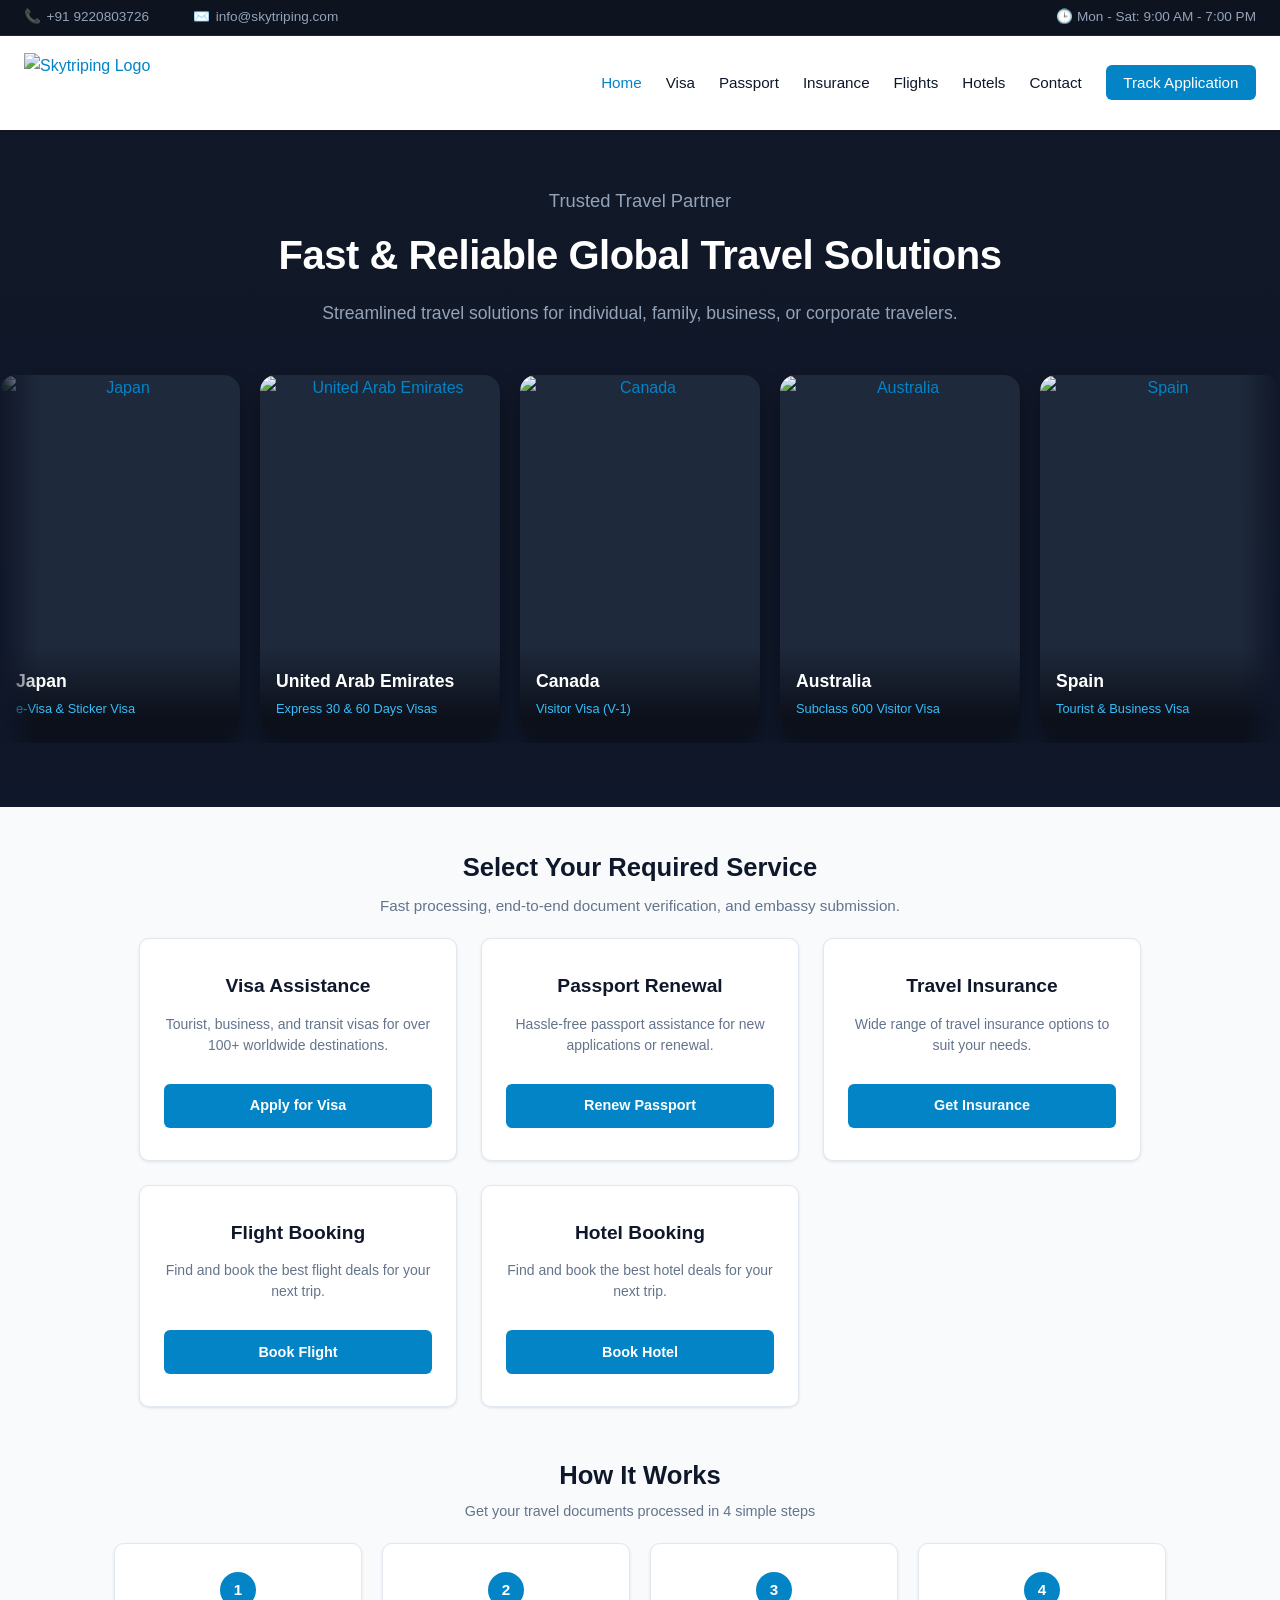
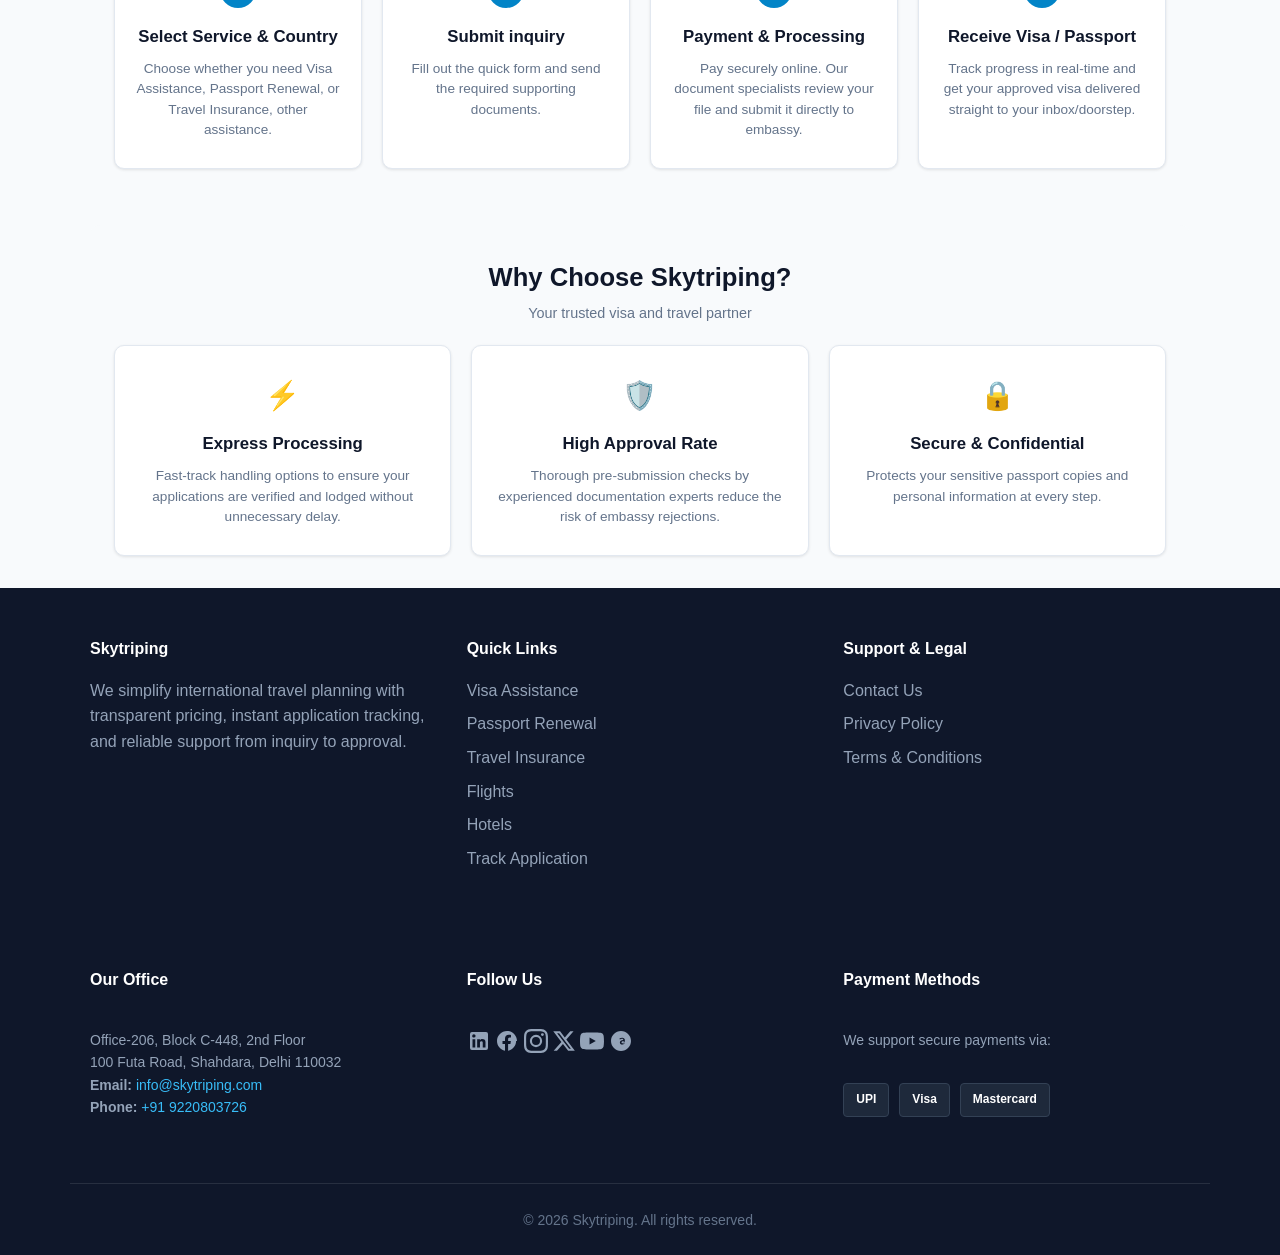
==== commit 60a3a54b: "Update contact phone numbers in index.html" ====
--- a/index.html
+++ b/index.html
@@ -19,8 +19,8 @@
       <div class="top-bar-container">
         <!-- Left Side: Phone & Email Links -->
         <div class="top-bar-left">
-          <a href="tel:+911234567890">
-            📞 <span>+91 1234567890</span>
+          <a href="tel:+919220803726">
+            📞 <span>+91 9220803726</span>
           </a>
           <a href="mailto:info@skytriping.com">
             ✉️ <span>info@skytriping.com</span>
@@ -420,7 +420,7 @@
         Office-206, Block C-448, 2nd Floor <br>
         100 Futa Road, Shahdara, Delhi 110032 <br>
         <strong>Email:</strong> <a href="mailto:info@skytriping.com">info@skytriping.com</a><br>
-        <strong>Phone:</strong> <a href="tel:+919876543210">+91 98765 43210</a>
+        <strong>Phone:</strong> <a href="tel:+919220803726">+91 9220803726</a>
       </address>
     </div>
 
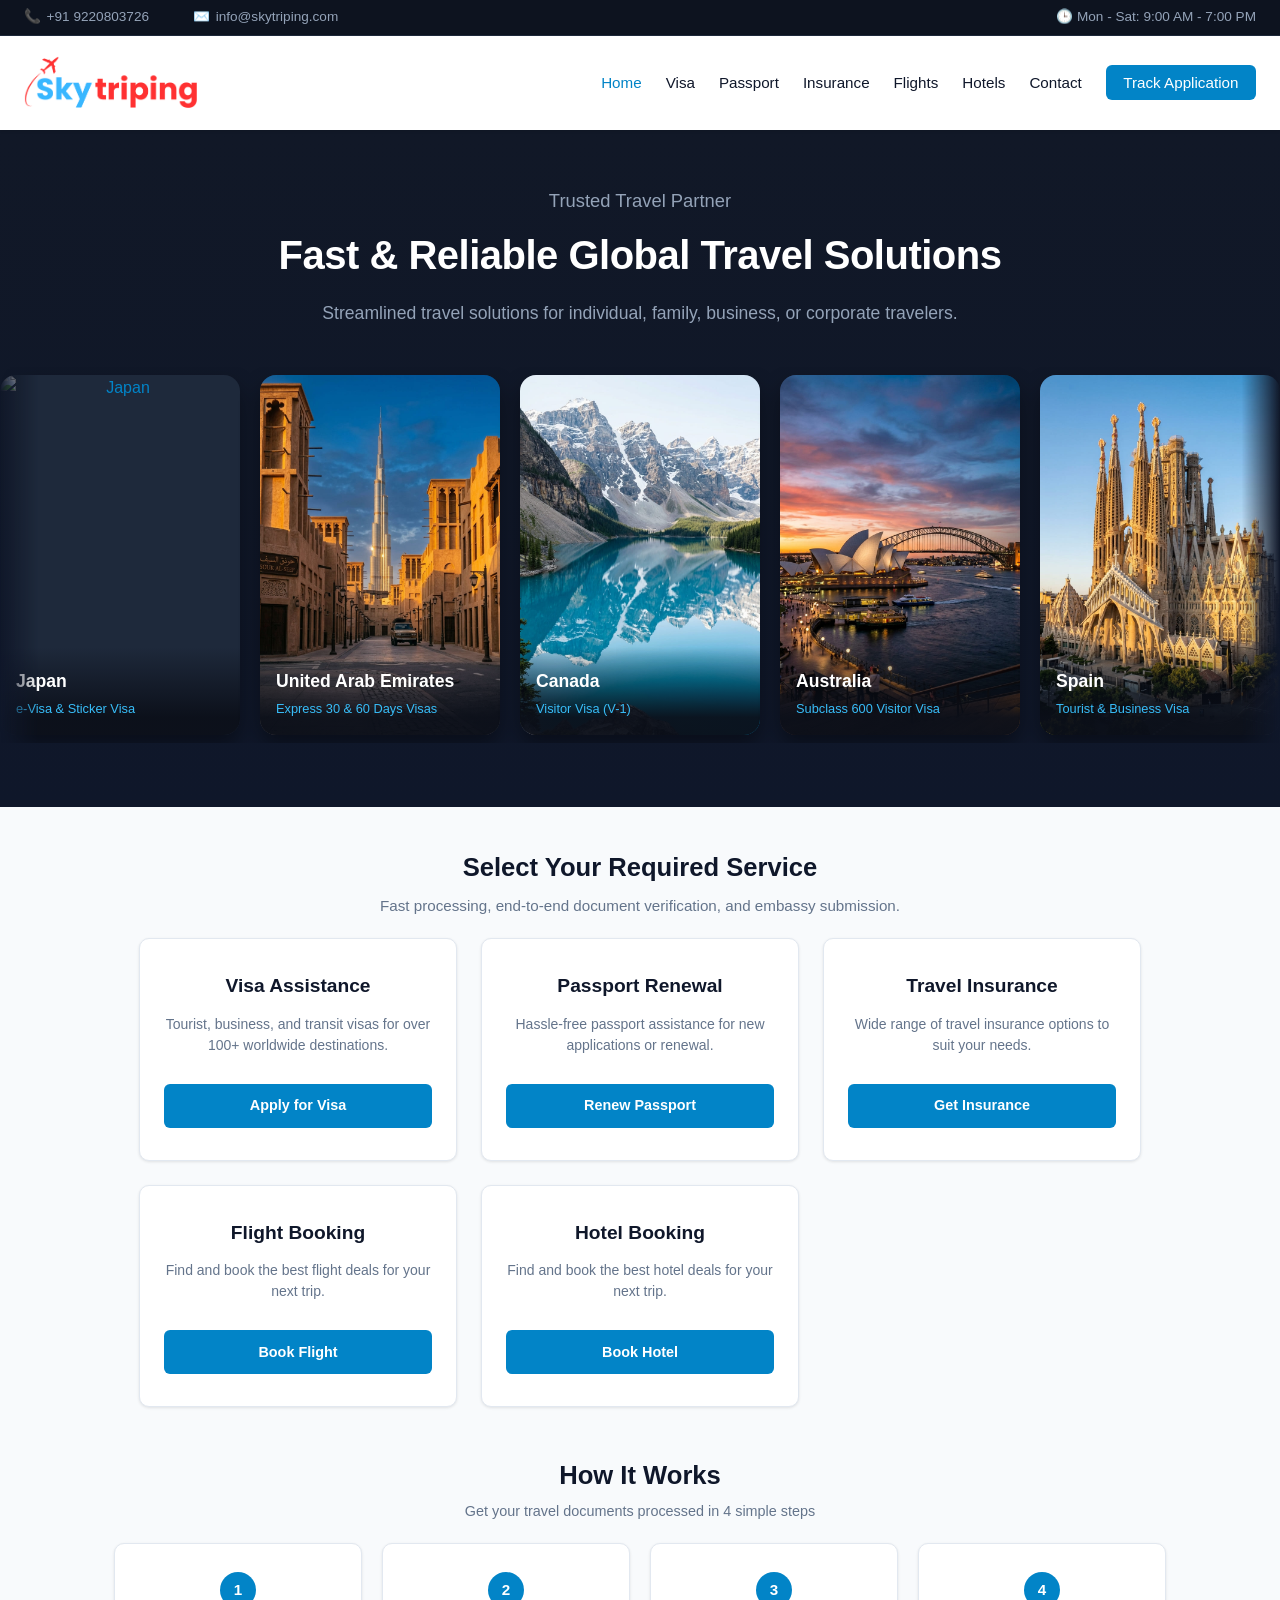
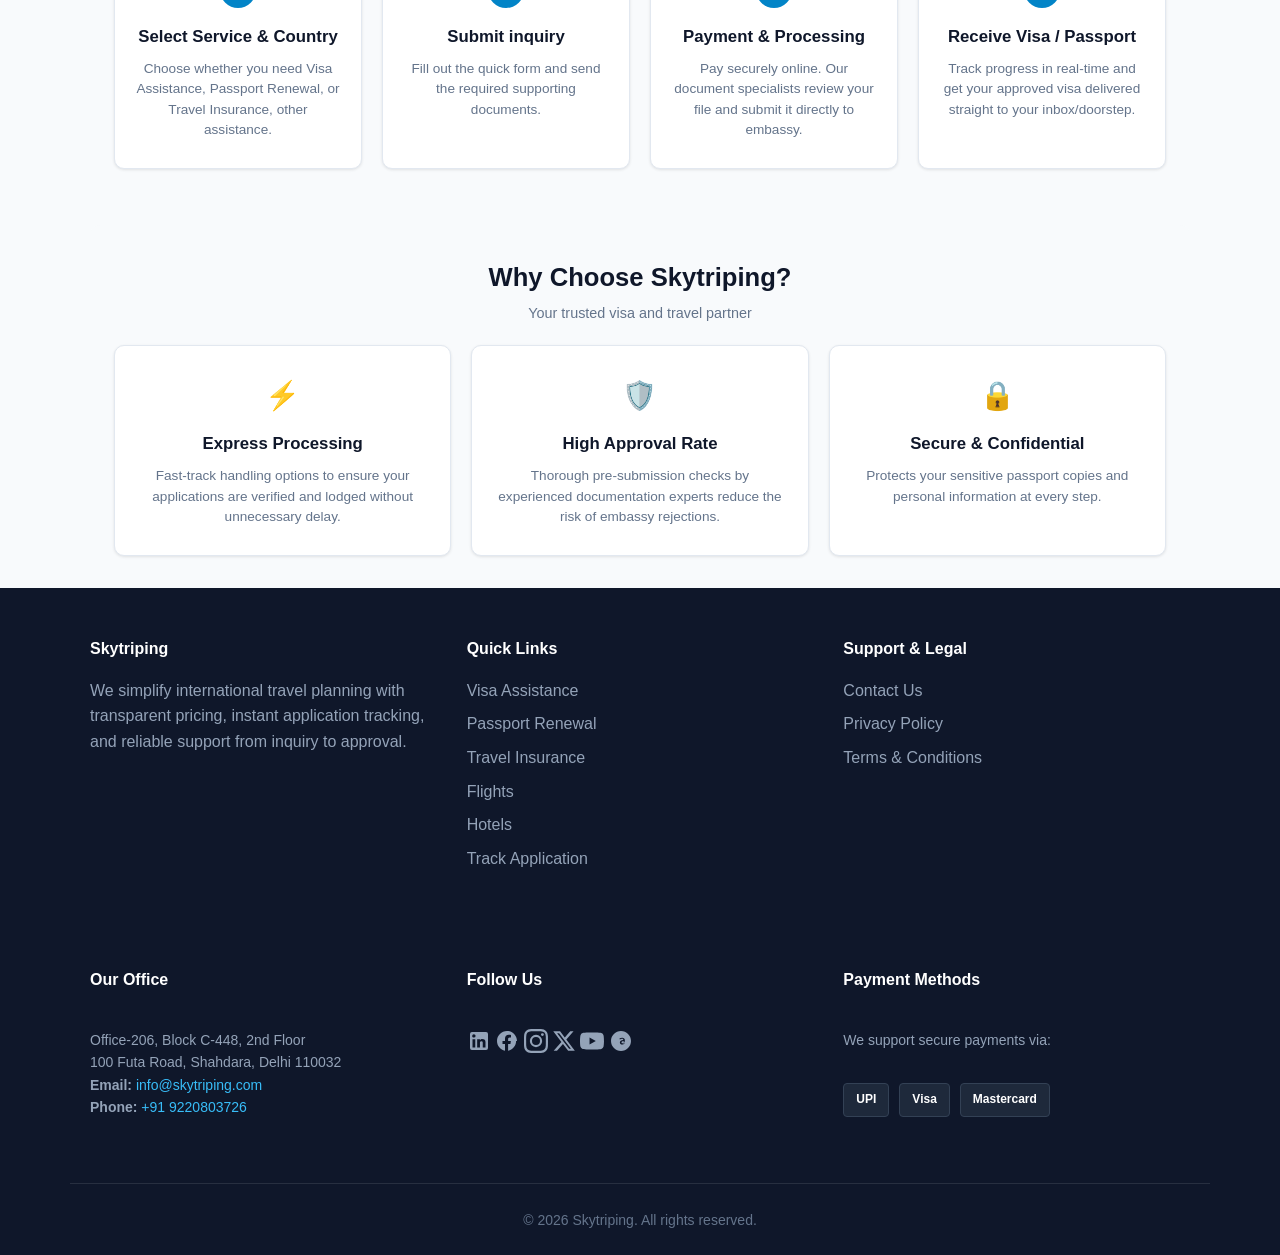
==== commit ffd8830e: "Update image paths in index.html" ====
--- a/index.html
+++ b/index.html
@@ -36,7 +36,7 @@
        <header class="site-header">
     <div class="nav-container">
       <a href="index.html" class="brand-logo">
-        <img src="./assets/assets/logo.png" alt="Skytriping Logo" class="brand-logo-img">
+        <img src="logo.png" alt="Skytriping Logo" class="brand-logo-img">
       </a>
       <nav class="main-nav">
         <ul>
@@ -79,7 +79,7 @@
     </a>
 
     <a href="visa.html?country=uae" class="destination-card">
-      <img src="assets/assets/uae-30-days-tourist-visa-single-entry.jpg" alt="United Arab Emirates">
+      <img src="uae-30-days-tourist-visa-single-entry.jpg" alt="United Arab Emirates">
       <div class="card-overlay">
         <h3>United Arab Emirates</h3>
         <p>Express 30 & 60 Days Visas</p>
@@ -87,7 +87,7 @@
     </a>
 
     <a href="visa.html?country=canada" class="destination-card">
-      <img src="assets/assets//canada-temporary-resident-visa.jpg" alt="Canada">
+      <img src="canada-temporary-resident-visa.jpg" alt="Canada">
       <div class="card-overlay">
         <h3>Canada</h3>
         <p>Visitor Visa (V-1)</p>
@@ -95,7 +95,7 @@
     </a>
 
     <a href="visa.html?country=australia" class="destination-card">
-      <img src="assets/assets//australia.jpg" alt="Australia">
+      <img src="australia.jpg" alt="Australia">
       <div class="card-overlay">
         <h3>Australia</h3>
         <p>Subclass 600 Visitor Visa</p>
@@ -103,7 +103,7 @@
     </a>
 
     <a href="visa.html?country=spain" class="destination-card">
-      <img src="assets/assets/spain-short-stay-tourist-visa.jpg" alt="Spain">
+      <img src="spain-short-stay-tourist-visa.jpg" alt="Spain">
       <div class="card-overlay">
         <h3>Spain</h3>
         <p>Tourist & Business Visa</p>
@@ -111,7 +111,7 @@
     </a>
 
     <a href="visa.html?country=russia" class="destination-card">
-      <img src="assets/assets/russia-e-visa-single-entry.jpg" alt="Russia">
+      <img src="russia-e-visa-single-entry.jpg" alt="Russia">
       <div class="card-overlay">
         <h3>Russia</h3>
         <p>Tourist & Business Visa</p>
@@ -119,7 +119,7 @@
     </a>
 
     <a href="visa.html?country=china" class="destination-card">
-      <img src="assets/assets//china-single-entry-visa.jpg" alt="China">
+      <img src="china-single-entry-visa.jpg" alt="China">
       <div class="card-overlay">
         <h3>China</h3>
         <p>Tourist & Business Visa</p>
@@ -127,7 +127,7 @@
     </a>
 
     <a href="visa.html?country=singapore" class="destination-card">
-      <img src="assets/assets/singapore-e-visa-single-entry.jpg" alt="Singapore">
+      <img src="singapore-e-visa-single-entry.jpg" alt="Singapore">
       <div class="card-overlay">
         <h3>Singapore</h3>
         <p>Tourist & Business Visa</p>
@@ -135,7 +135,7 @@
     </a>
 
     <a href="visa.html?country=usa" class="destination-card">
-      <img src="assets/assets/usa-b1b2-visitor-visa.jpg" alt="USA">
+      <img src="usa-b1b2-visitor-visa.jpg" alt="USA">
       <div class="card-overlay">
         <h3>USA</h3>
         <p>Tourist & Business Visa</p>
@@ -143,7 +143,7 @@
     </a>
 
     <a href="visa.html?country=uk" class="destination-card">
-      <img src="assets/assets/uk-standard-visitor-visa.jpg" alt="UK">
+      <img src="uk-standard-visitor-visa.jpg" alt="UK">
       <div class="card-overlay">
         <h3>UK</h3>
         <p>Tourist & Business Visa</p>
@@ -151,7 +151,7 @@
     </a>
 
     <a href="visa.html?country=south-africa" class="destination-card">
-      <img src="assets/assets/south-africa-visitor-visa.jpg" alt="South Africa">
+      <img src="outh-africa-visitor-visa.jpg" alt="South Africa">
       <div class="card-overlay">
         <h3>South Africa</h3>
         <p>Tourist & Business Visa</p>
@@ -161,7 +161,7 @@
 
     <!-- SECOND DUPLICATE SET (REQUIRED FOR SEAMLESS INFINITE LOOP) -->
     <a href="visa.html?country=japan" class="destination-card">
-      <img src="assets/assets/japan-e-visa-single-entry.jpg" alt="Japan">
+      <img src="japan-e-visa-single-entry.jpg" alt="Japan">
       <div class="card-overlay">
         <h3>Japan</h3>
         <p>e-Visa & Sticker Visa</p>
@@ -169,7 +169,7 @@
     </a>
 
     <a href="visa.html?country=uae" class="destination-card">
-      <img src="assets/assets/uae-30-days-tourist-visa-single-entry.jpg" alt="United Arab Emirates">
+      <img src="uae-30-days-tourist-visa-single-entry.jpg" alt="United Arab Emirates">
       <div class="card-overlay">
         <h3>United Arab Emirates</h3>
         <p>Express 30 & 60 Days Visas</p>
@@ -177,7 +177,7 @@
     </a>
 
     <a href="visa.html?country=canada" class="destination-card">
-      <img src="assets/assets//canada-temporary-resident-visa.jpg" alt="Canada">
+      <img src="canada-temporary-resident-visa.jpg" alt="Canada">
       <div class="card-overlay">
         <h3>Canada</h3>
         <p>Visitor Visa (V-1)</p>
@@ -185,7 +185,7 @@
     </a>
 
     <a href="visa.html?country=australia" class="destination-card">
-      <img src="assets/assets//australia.jpg" alt="Australia">
+      <img src="australia.jpg" alt="Australia">
       <div class="card-overlay">
         <h3>Australia</h3>
         <p>Subclass 600 Visitor Visa</p>
@@ -193,7 +193,7 @@
     </a>
 
     <a href="visa.html?country=spain" class="destination-card">
-      <img src="assets/assets/spain-short-stay-tourist-visa.jpg" alt="Spain">
+      <img src="spain-short-stay-tourist-visa.jpg" alt="Spain">
       <div class="card-overlay">
         <h3>Spain</h3>
         <p>Tourist & Business Visa</p>
@@ -201,7 +201,7 @@
     </a>
 
     <a href="visa.html?country=russia" class="destination-card">
-      <img src="assets/assets/russia-e-visa-single-entry.jpg" alt="Russia">
+      <img src="russia-e-visa-single-entry.jpg" alt="Russia">
       <div class="card-overlay">
         <h3>Russia</h3>
         <p>Tourist & Business Visa</p>
@@ -209,7 +209,7 @@
     </a>
 
     <a href="visa.html?country=china" class="destination-card">
-      <img src="assets/assets//china-single-entry-visa.jpg" alt="China">
+      <img src="china-single-entry-visa.jpg" alt="China">
       <div class="card-overlay">
         <h3>China</h3>
         <p>Tourist & Business Visa</p>
@@ -217,7 +217,7 @@
     </a>
 
     <a href="visa.html?country=singapore" class="destination-card">
-      <img src="assets/assets/singapore-e-visa-single-entry.jpg" alt="Singapore">
+      <img src="singapore-e-visa-single-entry.jpg" alt="Singapore">
       <div class="card-overlay">
         <h3>Singapore</h3>
         <p>Tourist & Business Visa</p>
@@ -225,7 +225,7 @@
     </a>
 
     <a href="visa.html?country=usa" class="destination-card">
-      <img src="assets/assets/usa-b1b2-visitor-visa.jpg" alt="USA">
+      <img src="usa-b1b2-visitor-visa.jpg" alt="USA">
       <div class="card-overlay">
         <h3>USA</h3>
         <p>Tourist & Business Visa</p>
@@ -233,7 +233,7 @@
     </a>
 
     <a href="visa.html?country=uk" class="destination-card">
-      <img src="assets/assets/uk-standard-visitor-visa.jpg" alt="UK">
+      <img src="uk-standard-visitor-visa.jpg" alt="UK">
       <div class="card-overlay">
         <h3>UK</h3>
         <p>Tourist & Business Visa</p>
@@ -241,7 +241,7 @@
     </a>
 
     <a href="visa.html?country=south-africa" class="destination-card">
-      <img src="assets/assets/south-africa-visitor-visa.jpg" alt="South Africa">
+      <img src="south-africa-visitor-visa.jpg" alt="South Africa">
       <div class="card-overlay">
         <h3>South Africa</h3>
         <p>Tourist & Business Visa</p>
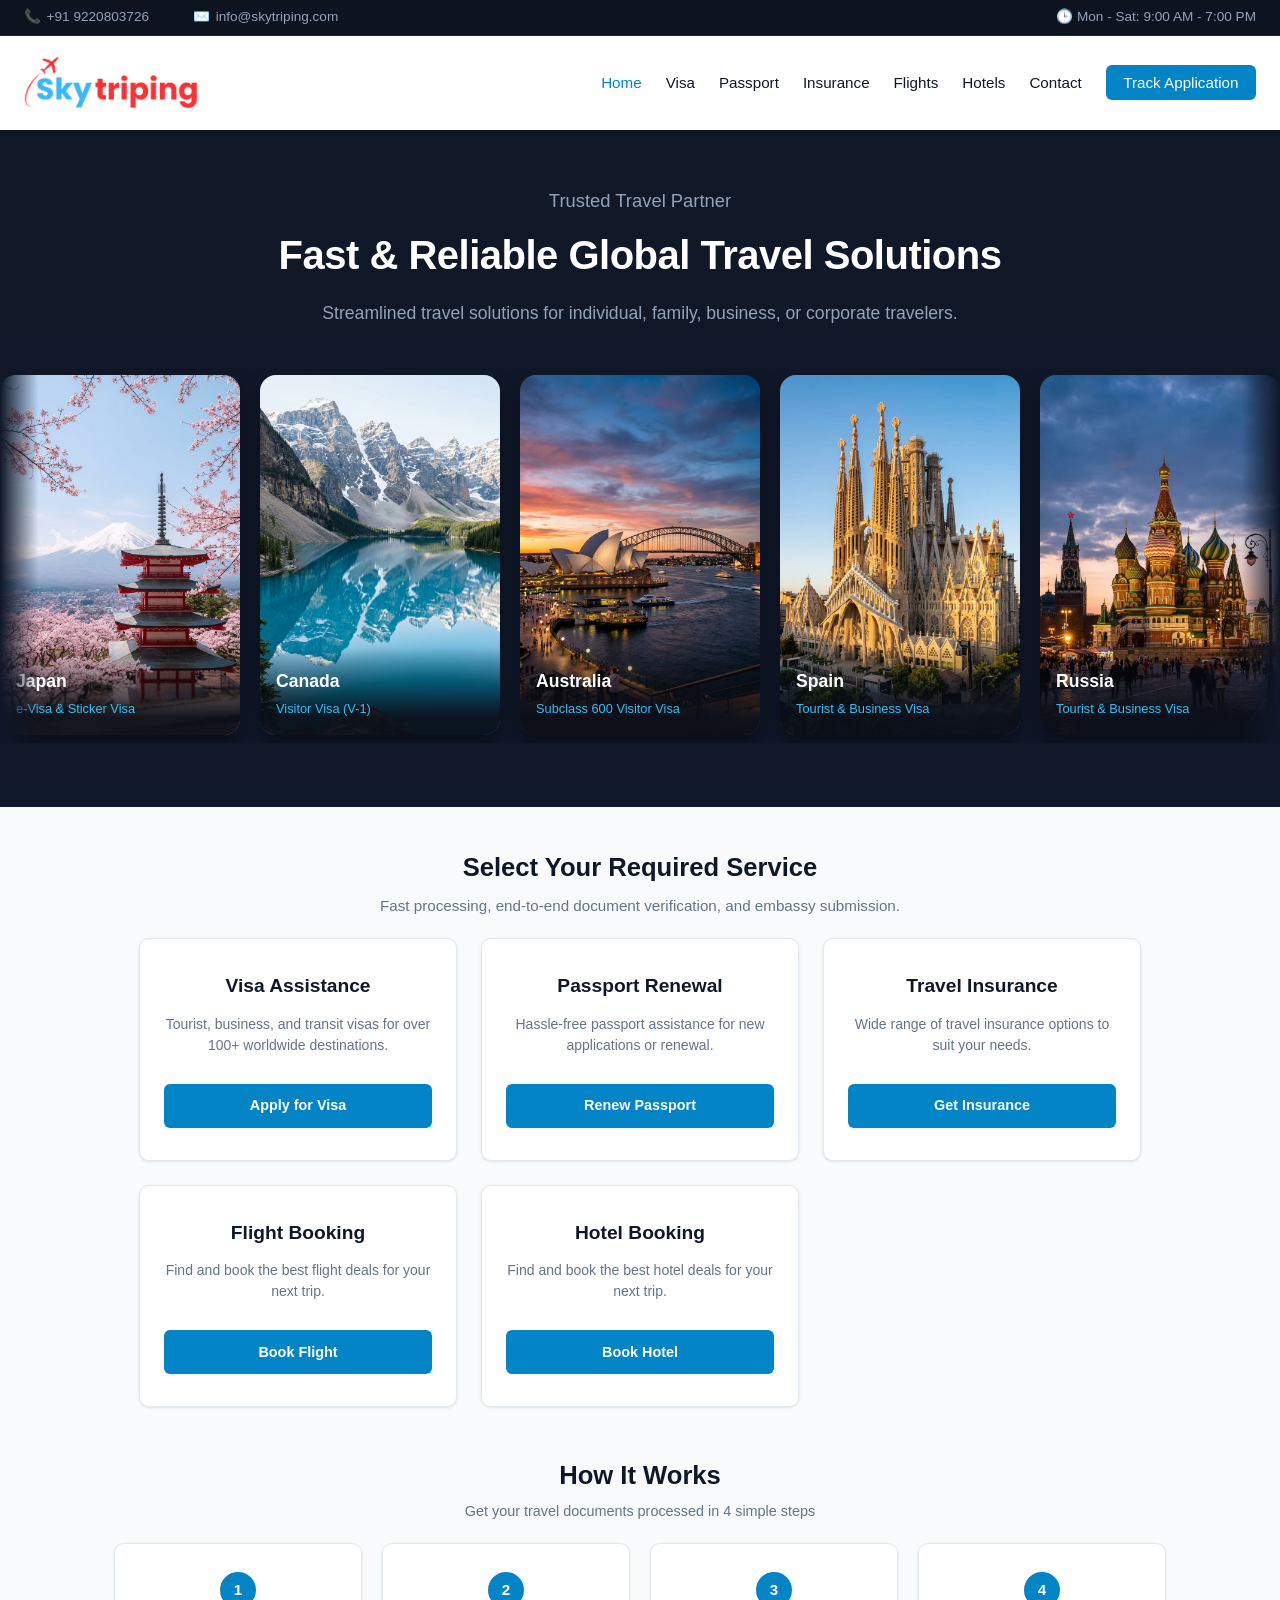
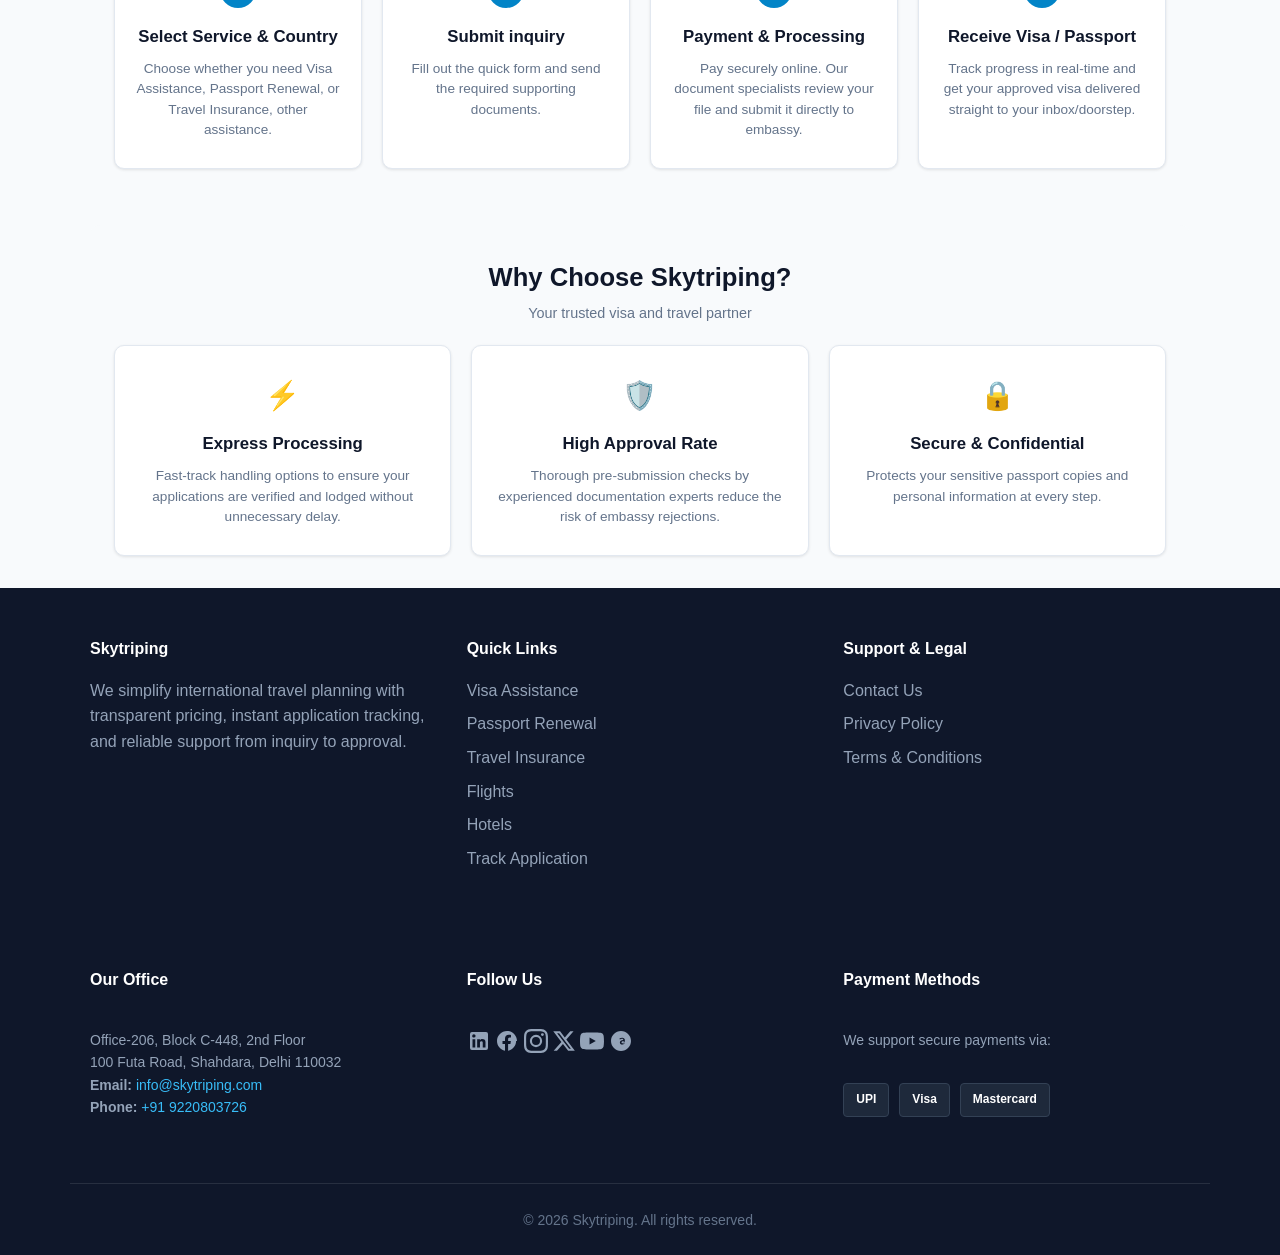
==== commit ebef5ab2: "Modify visa cards and image sources in index.html Updated image source for Japan visa card and added" ====
--- a/index.html
+++ b/index.html
@@ -71,20 +71,20 @@
     
     <!-- FIRST SET OF 11 CARDS -->
     <a href="visa.html?country=japan" class="destination-card">
-      <img src="assets/assets/japan-e-visa-single-entry.jpg" alt="Japan">
+      <img src="japan-e-visa-single-entry.jpg" alt="Japan">
       <div class="card-overlay">
         <h3>Japan</h3>
         <p>e-Visa & Sticker Visa</p>
       </div>
     </a>
 
-    <a href="visa.html?country=uae" class="destination-card">
+    <!-- <a href="visa.html?country=uae" class="destination-card">
       <img src="uae-30-days-tourist-visa-single-entry.jpg" alt="United Arab Emirates">
       <div class="card-overlay">
         <h3>United Arab Emirates</h3>
         <p>Express 30 & 60 Days Visas</p>
       </div>
-    </a>
+    </a> -->
 
     <a href="visa.html?country=canada" class="destination-card">
       <img src="canada-temporary-resident-visa.jpg" alt="Canada">
@@ -152,6 +152,14 @@
 
     <a href="visa.html?country=south-africa" class="destination-card">
       <img src="outh-africa-visitor-visa.jpg" alt="South Africa">
+      <div class="card-overlay">
+        <h3>South Africa</h3>
+        <p>Tourist & Business Visa</p>
+      </div>
+    </a>
+
+     <a href="visa.html?country=south-africa" class="destination-card">
+      <img src="south-africa-visitor-visa.jpg" alt="South Africa">
       <div class="card-overlay">
         <h3>South Africa</h3>
         <p>Tourist & Business Visa</p>
@@ -168,13 +176,13 @@
       </div>
     </a>
 
-    <a href="visa.html?country=uae" class="destination-card">
+    <!-- <a href="visa.html?country=uae" class="destination-card">
       <img src="uae-30-days-tourist-visa-single-entry.jpg" alt="United Arab Emirates">
       <div class="card-overlay">
         <h3>United Arab Emirates</h3>
         <p>Express 30 & 60 Days Visas</p>
       </div>
-    </a>
+    </a> -->
 
     <a href="visa.html?country=canada" class="destination-card">
       <img src="canada-temporary-resident-visa.jpg" alt="Canada">
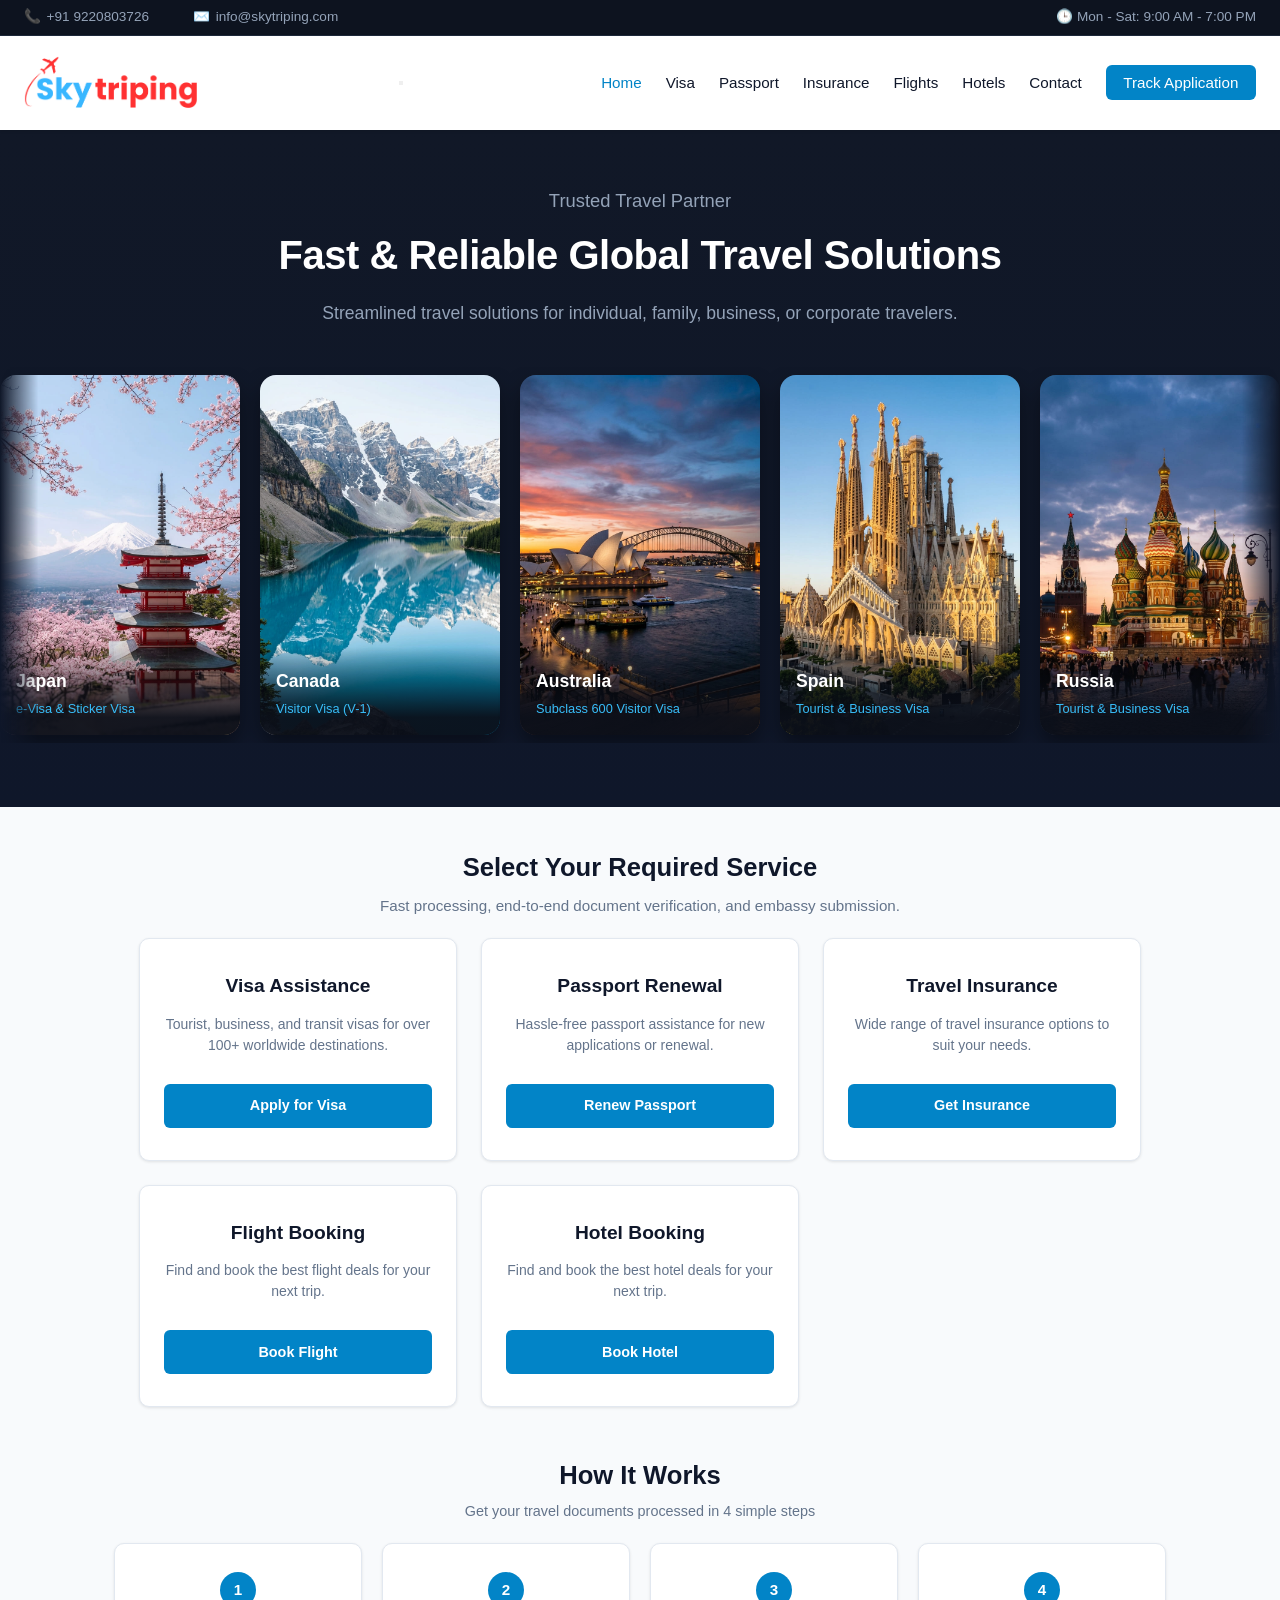
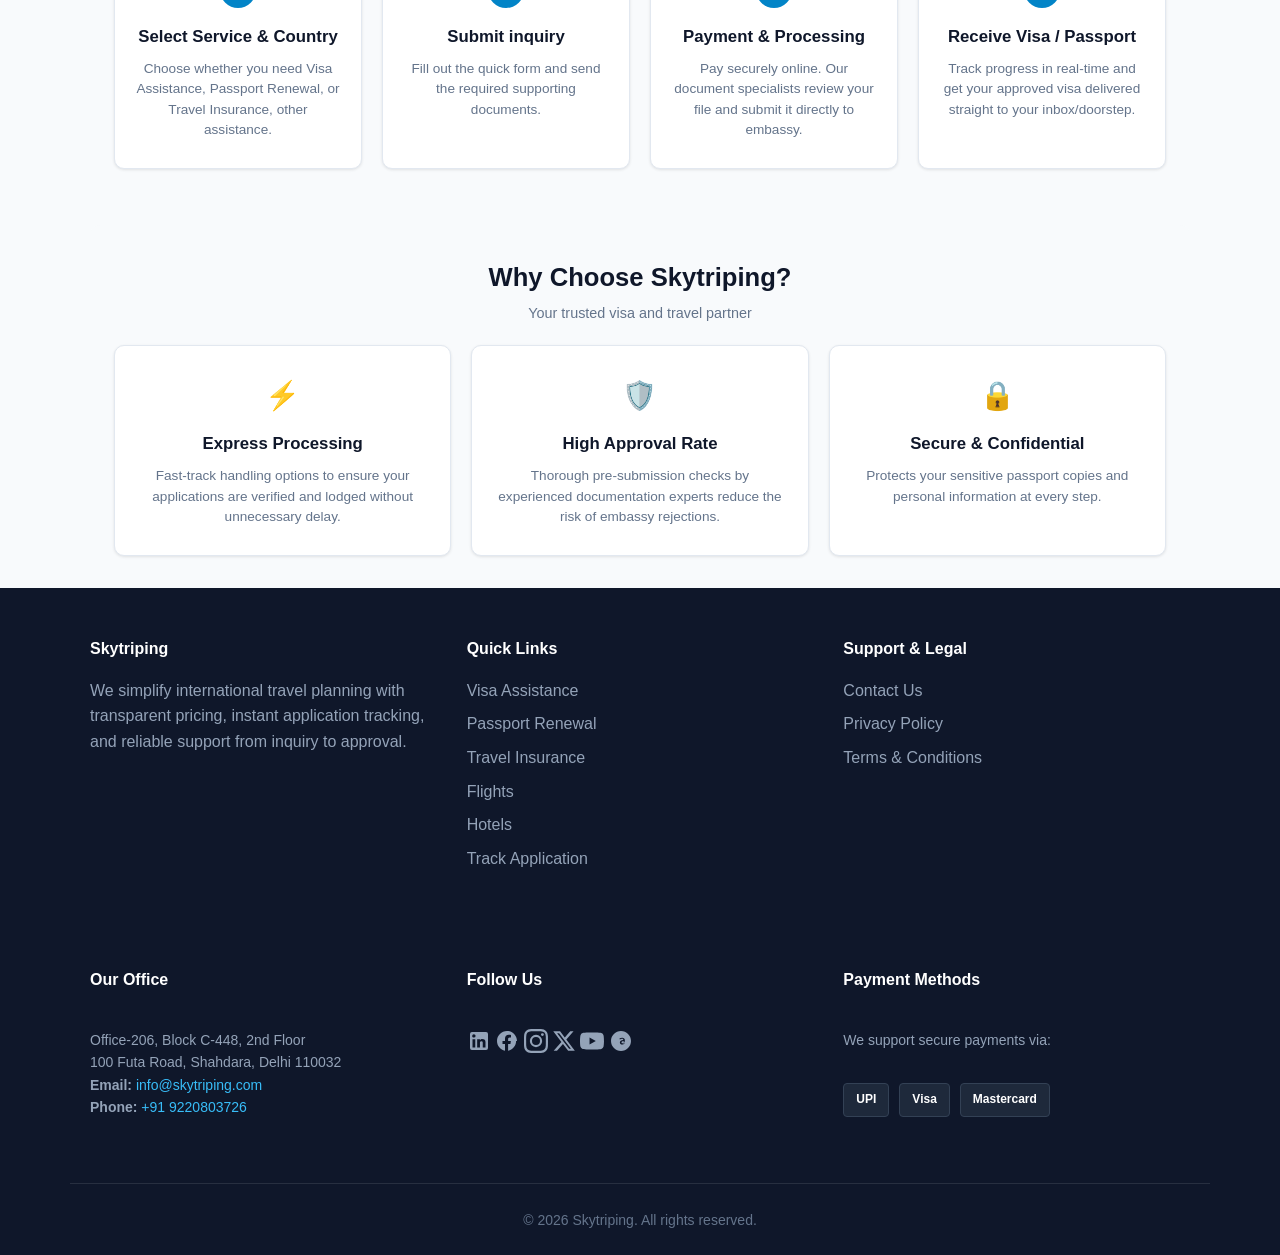
==== commit 0a11cf44: "Add hamburger button for mobile navigation Added a hamburger toggle button for mobile navigation." ====
--- a/index.html
+++ b/index.html
@@ -38,6 +38,15 @@
       <a href="index.html" class="brand-logo">
         <img src="logo.png" alt="Skytriping Logo" class="brand-logo-img">
       </a>
+
+      <!-- Hamburger Toggle Icon for Mobile -->
+    <button class="hamburger" id="hamburger-btn" aria-label="Toggle navigation">
+      <span></span>
+      <span></span>
+      <span></span>
+    </button>
+
+      
       <nav class="main-nav">
         <ul>
           <li><a href="index.html" class="active">Home</a></li>
@@ -151,21 +160,12 @@
     </a>
 
     <a href="visa.html?country=south-africa" class="destination-card">
-      <img src="outh-africa-visitor-visa.jpg" alt="South Africa">
+      <img src="south-africa-visitor-visa.jpg" alt="South Africa">
       <div class="card-overlay">
         <h3>South Africa</h3>
         <p>Tourist & Business Visa</p>
       </div>
     </a>
-
-     <a href="visa.html?country=south-africa" class="destination-card">
-      <img src="south-africa-visitor-visa.jpg" alt="South Africa">
-      <div class="card-overlay">
-        <h3>South Africa</h3>
-        <p>Tourist & Business Visa</p>
-      </div>
-    </a>
-
 
     <!-- SECOND DUPLICATE SET (REQUIRED FOR SEAMLESS INFINITE LOOP) -->
     <a href="visa.html?country=japan" class="destination-card">
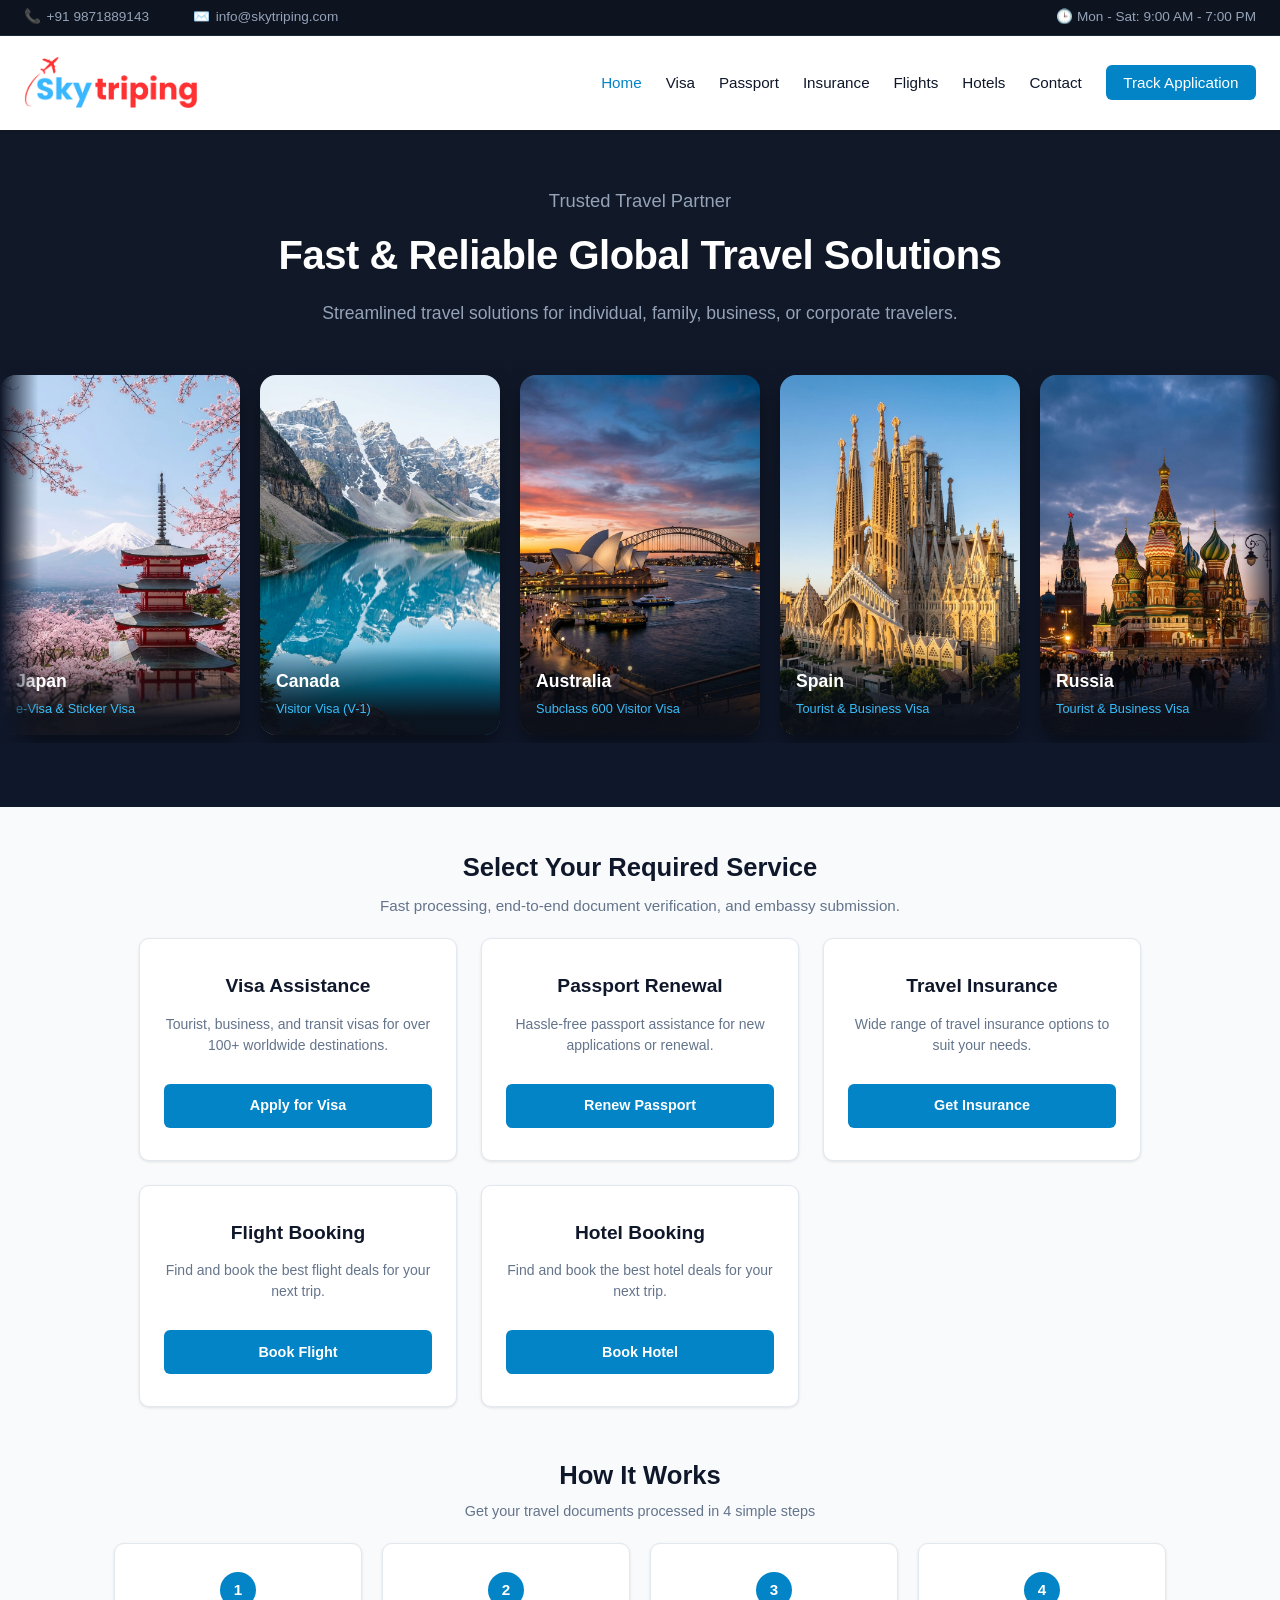
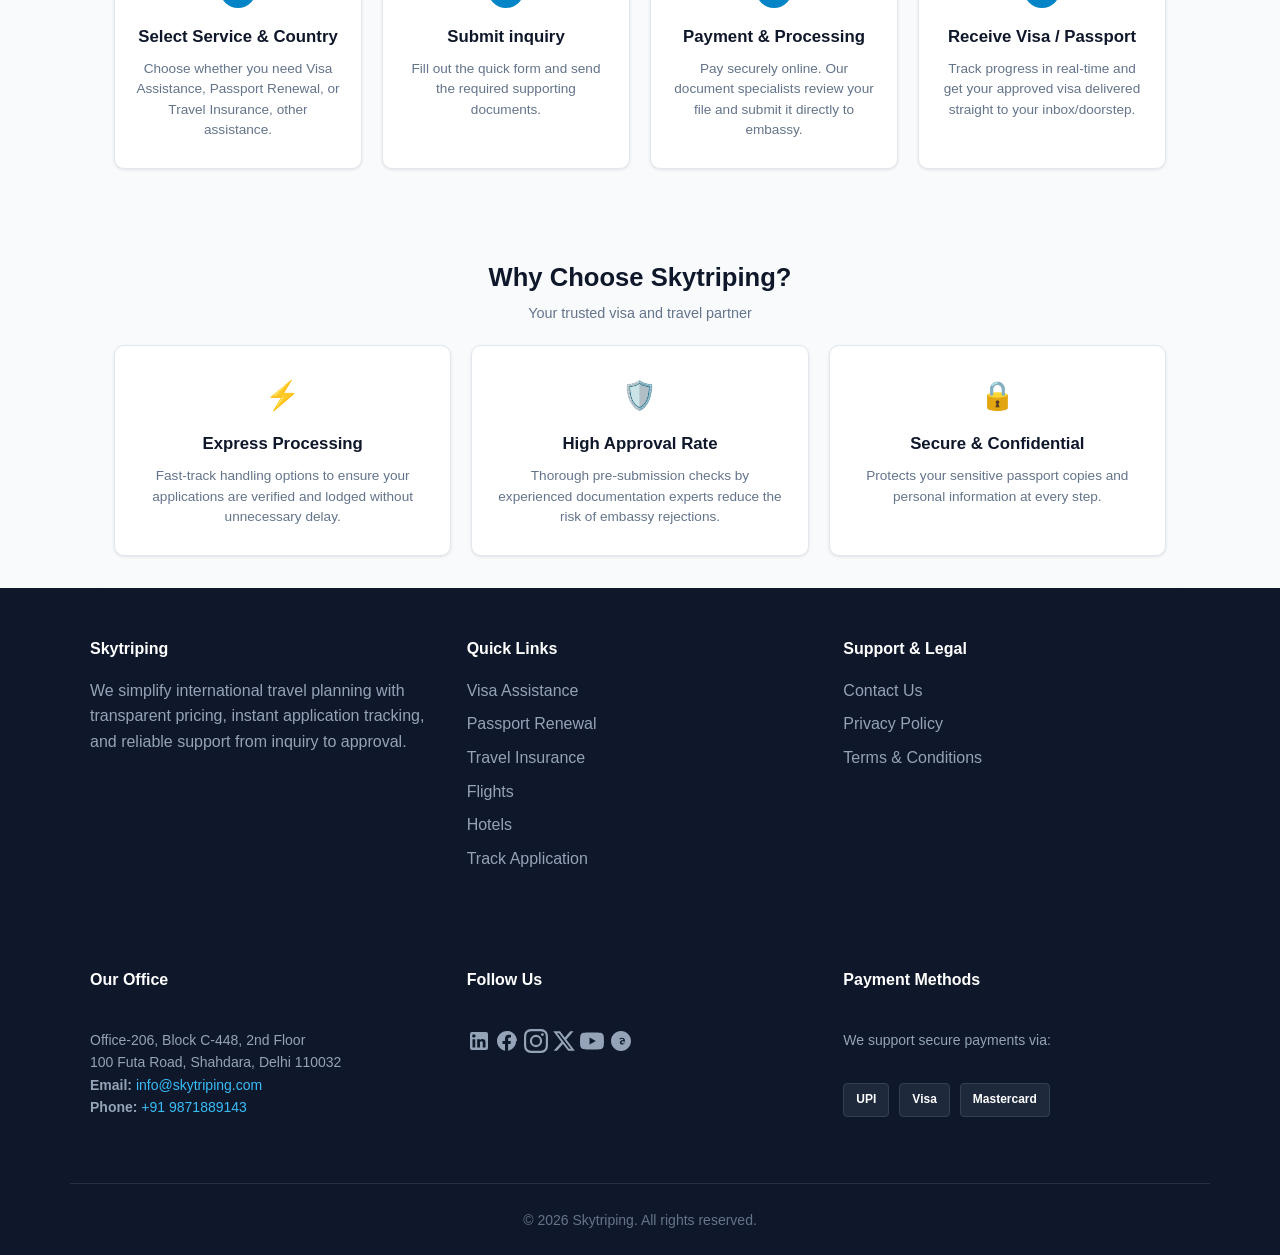
==== commit 9be5e205: "Update phone number links in index.html" ====
--- a/index.html
+++ b/index.html
@@ -19,8 +19,8 @@
       <div class="top-bar-container">
         <!-- Left Side: Phone & Email Links -->
         <div class="top-bar-left">
-          <a href="tel:+919220803726">
-            📞 <span>+91 9220803726</span>
+          <a href="tel:+919871889143">
+            📞 <span>+91 9871889143</span>
           </a>
           <a href="mailto:info@skytriping.com">
             ✉️ <span>info@skytriping.com</span>
@@ -428,7 +428,7 @@
         Office-206, Block C-448, 2nd Floor <br>
         100 Futa Road, Shahdara, Delhi 110032 <br>
         <strong>Email:</strong> <a href="mailto:info@skytriping.com">info@skytriping.com</a><br>
-        <strong>Phone:</strong> <a href="tel:+919220803726">+91 9220803726</a>
+        <strong>Phone:</strong> <a href="tel:+919871889143">+91 9871889143</a>
       </address>
     </div>
 
--- a/style.css
+++ b/style.css
@@ -179,6 +179,75 @@
   background-color: var(--primary-hover);
 }
 
+/* Hide hamburger by default on desktop/laptop */
+.hamburger-btn {
+  display: none;
+  background: none;
+  border: none;
+  cursor: pointer;
+  padding: 6px;
+  flex-direction: column;
+  justify-content: space-between;
+  width: 30px;
+  height: 24px;
+  z-index: 1001;
+}
+
+/* Hide hamburger by default on desktop */
+.hamburger {
+  display: none;
+  background: none;
+  border: none;
+  cursor: pointer;
+  flex-direction: column;
+  justify-content: space-between;
+  width: 28px;
+  height: 20px;
+  padding: 0;
+  z-index: 1001;
+}
+
+.hamburger span {
+  display: block;
+  width: 100%;
+  height: 3px;
+  background-color: #0088cc;
+  border-radius: 2px;
+  transition: all 0.3s ease;
+}
+
+/* Mobile Responsive Menu Rules (Screens <= 768px) */
+@media (max-width: 768px) {
+  .hamburger {
+    display: flex; /* Show hamburger button on mobile */
+  }
+
+  .main-nav {
+    display: none; /* Hide nav by default on mobile */
+    position: absolute;
+    top: 100%;
+    left: 0;
+    width: 100%;
+    background-color: #ffffff;
+    box-shadow: 0 4px 10px rgba(0,0,0,0.1);
+    padding: 20px 0;
+  }
+
+  /* When JavaScript adds the 'active' class, show the menu */
+  .main-nav.active {
+    display: block;
+  }
+
+  .main-nav ul {
+    flex-direction: column;
+    align-items: center;
+    gap: 15px;
+    list-style: none;
+    padding: 0;
+    margin: 0;
+  }
+}
+
 /* ==========================================================================
    4. HERO BANNER WITH TRAVEL DESTINATION BACKGROUND & CARDS SLIDING CAROUSEL
    ========================================================================== */
@@ -2092,4 +2161,4 @@
   font-weight: 600;
   border: 1px solid #334155;
 }
-</style>+</style>
